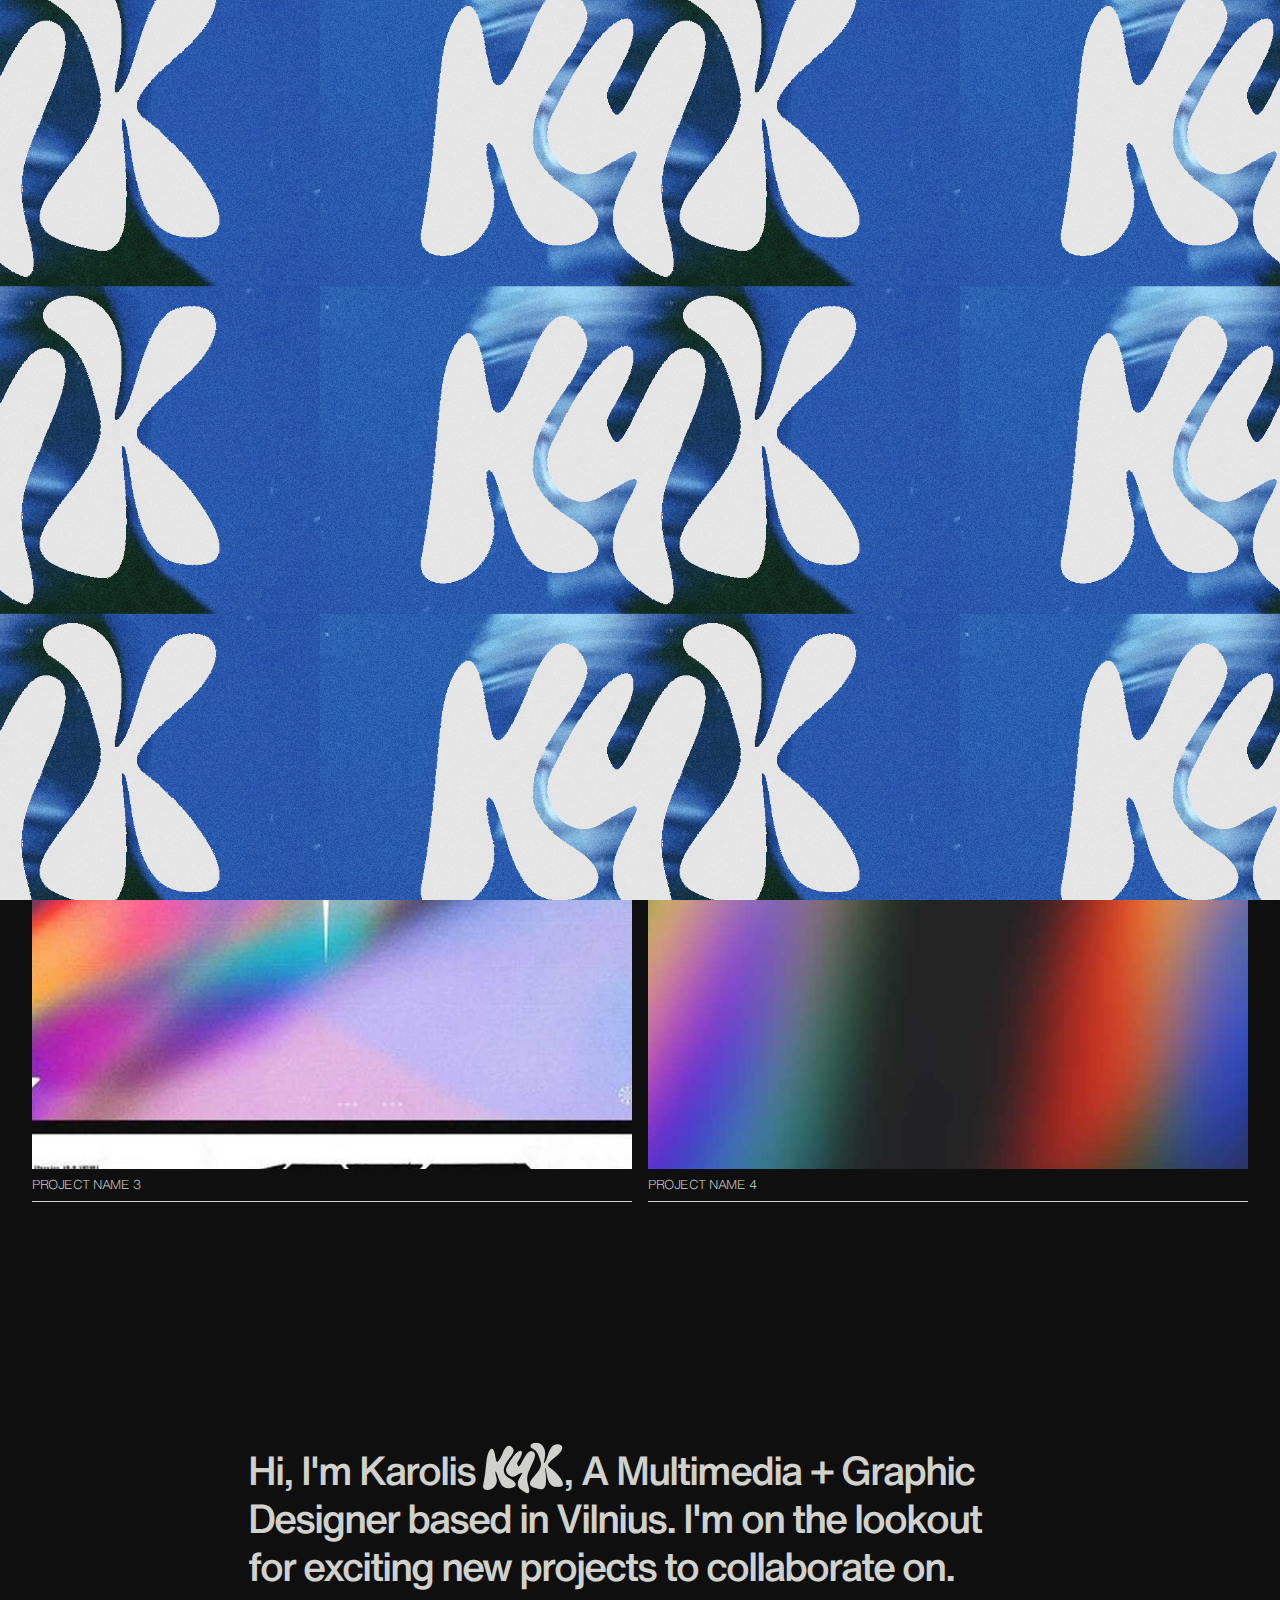
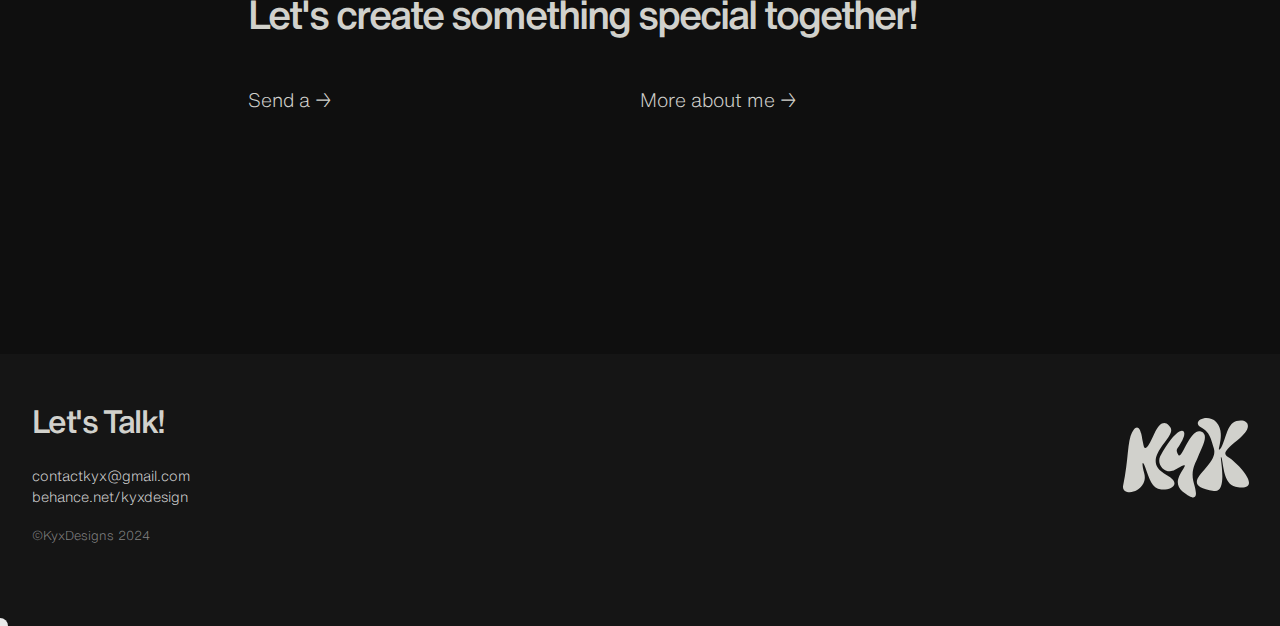
==== index.html @ 1778105f "Add files via upload" ====
<!DOCTYPE html>
<html lang="en">
<head>
    <meta charset="UTF-8">
    <meta name="viewport" content="width=device-width, initial-scale=1">
    <title>Portfolio</title>
    <link rel="stylesheet" href="styles.css">
    <link rel="stylesheet" href="navbar.css">
    <link rel="stylesheet" href="projects.css">
</head>
<body>
   
<header>  </header>
<div id="site-container"> 
<div id="landing-container">
    <div id="title">
        <span id="multimedia">MULTIMEDIA</span>
        <div id="logoimg">
            <img src="gifmaker_me.gif">
        </div>
        <span id="plus">+</span>
    </div>
    <div id="title"> 
        DESIGN
    </div>
    


    <div id="title-line2">
        <div id="kyx-container">
        <div id="kyx" >  KYX</div> 
        </div>
      
    </div>
    

  
            <div id="title-line2"> 
               <yes>WORKS & PROJECTS →</yes> 2024
            </div>
      <!-- 
         <div id="subs"> 
            <div id="subtitle">
            KAROLIS - KYX
            </div>
                  <div id="subtitle2">
                PORTFOLIO 2024
                 </div>
        </div>   
    --> 
        
</div>

<a href="project1.html">
<div id="project-container">
    <div id="project1" class="project">
    </div>

    <div class="title-project">PROJECT NAME 1   </div>


</a>

<a href="projects/Project 2/name.html">
    <div id="project2" class="project">
    </div>
    <div class="title-project">PROJECT NAME 2   </div>
</a>

<a href="projects/Project 3/name.html">
    <div id="project3" class="project">

    </div>
   <div class="title-project">PROJECT NAME 3   </div>
</a>

<a href="projects/Project 4/name.html">
    <div id="project4" class="project">
    </div>
    <div class="title-project">PROJECT NAME 4   </div>
</a>




</div>
    
<div id="paragraph-container">
    <div id="paragraph">
        <p> Hi, I'm Karolis <img id="para-logo" src="LogoIcon.svg">, A Multimedia + Graphic Designer based in Vilnius. I'm on the lookout for exciting new projects to collaborate on. Let's create something special together!   </p>
    </div>
    <div id="buttons-container">
        <div id="message">
            Send a →
        </div>
        <div id="cv">
            More about me →
        </div>
    </div>
</div>



</div>
</div>
<footer>    
    <div id="left">
        <div id="heading">
           <p>Let's Talk! </p> 
        </div>
        <div id="subhead">
            <p>contactkyx@gmail.com</p>
            <p>behance.net/kyxdesign</p>
            <div id="copyright">
                ©KyxDesigns 2024
            </div>
        </div>
       
    </div>
    <div id="right">
        <img id="footer-logo" src="LogoIcon.svg">
    </div>
</footer>



<div class="collapsing-div"></div>



<div id="custom-cursor"></div>

<script src="script.js"></script>
<script src="navbar.js"></script>
</body>

</html>
---- styles.css ----
@font-face {
    font-family: 'Helvetica Now Text';
    src: url('helvetica/HelveticaNowText-Regular.otf') format('opentype'); /* Specify the path to your font file */
}
@font-face {
    font-family: 'Helvetica Now Text Bold';
    src: url('helvetica/HelveticaNowText-Bold.otf') format('opentype'); /* Specify the path to your font file */
}

@font-face {
    font-family: 'Helvetica Now Text Medium';
    src: url('helvetica/HelveticaNowText-Medium.otf') format('opentype'); /* Specify the path to your font file */
}

@font-face {
    font-family: 'Helvetica Now Text Light';
    src: url('helvetica/HelveticaNowText-Light.otf') format('opentype'); /* Specify the path to your font file */
}


a{
    text-decoration: none;
}
body {
    margin: 0;
    padding: 0;
    overflow-x: scroll;
  
    
    
    height: 100vh;
    
    cursor: none;
    font-style: normal;
    background-color: rgb(15, 15, 15);;
}


#custom-cursor {
    position: fixed;
    width: 1rem;
    height: 1rem;
    border-radius: 50%;
    pointer-events: none;
    background-color: black; /* Set default background color */
    mix-blend-mode: exclusion; /* Use exclusion for better visibility */
    transition: width 0.3s, height 0.3s;
    z-index: 200000;

    /* Center the cursor */
    transform: translate(-50%, -50%);
}




#favicon {
    transform: scale(0.);
}




#title {
    display: flex; /* Use flexbox layout */
    align-items: center; /* Align items vertically */
}
#logoimg img{
    max-height: 8vb;


    margin-left: 3vb;
    margin-right: 3vb;
}


port{
    font-style: italic;
    text-decoration: underline;
}

#design {
    margin-top: 10px; /* Adjust margin as needed */
}


body.animate .start {
    transform: scale(0); /* Final scale */
}

.intro {
    display: flex;
    justify-content: center; /* Center horizontally */
    align-items: center; /* Center vertically */
    height: 100vh; /* Set height to 100% of the viewport height */
    transform: scale(0.9);
    margin-bottom: 10rem;
}



#site-container{
  
    width: 95%;
    margin-left: 2.5%;
    position: relative;
    margin-bottom: 25rem; /* Add margin bottom to accommodate the footer */
}

#landing-container{
    
    height: fit-content;
    display: flex;
    flex-direction: column;

    margin-top: 5rem;

   
    margin-bottom: 2.5%;
   
    overflow: hidden;
}
@keyframes moveAndFade {
    0% {
      opacity: 1;
      transform: translateY(0);
    }

    20% {
      opacity: 1;
      transform: translateY(-100%);
    }
    20.001% {
      opacity: 0;
      transform: translateY(1000%);
    }

    40% {
      opacity: 1;
      transform: translateY(0);
    }
  }
  
  #title {
    line-height: 0.9;
    color: #d1d1cc;
    width: 100%;
    margin-left: -0.5%;
    height: clamp(2rem,6rem,8rem,10rem);
    font-family: 'Helvetica Now Text';
    letter-spacing: -0.06em; 
    font-size: clamp(5.5vh, 10vw, 11vh);
    border-bottom:1px solid #838383;
  }


  
  #title-line2 {
 
    line-height: 0.9;
    color: #d1d1cc;
    width: 100%;
    margin-left: auto; /* Align to the right */
    font-family: 'Helvetica Now Text';
    letter-spacing: -0.06em; font-size: clamp(5.5vh, 10vw, 11vh);
    text-align: right;
    border-bottom:1px solid #838383;
   
}

#title-line2 yes{
    float: left;
    text-align: left;
  
}


.collapsing-div {
    position: fixed;
    top: 50%;
    left: 50%;
    transform: translate(-50%, -50%);
    width: 100%;
    height: 100%;
    z-index: 999999999;
    background-image: url('gifmaker_me.gif');
    background-position: center;
    background-size: 50%;
   /* Change to desired background color */
    animation: collapseAnimation 0.8s ease forwards;
    animation-delay: 0.5s;
  }
  
.collapsing-div.reverse {
    animation: reverseCollapseAnimation 1s ease forwards;
  }
  
  @keyframes collapseAnimation {
    0% {
      top: 50%;
      height: 100%;
    }
    100% {
      top: 0;
      height: 0;
    }
  }
  
  @keyframes reverseCollapseAnimation {
    0% {
      top: 0;
      height: 0;
    }
    100% {
      top: 50%;
      height: 100%;
    }
  }
/* #title-line2 no{
 
  
} 


#kyx-container {
    overflow: hidden; /* Hide anything outside the container */
 /*   display: inline-block;  Ensure container fits content */


/* #kyx {
   animation: moveInOut 4s infinite;
}*/

@keyframes moveInOut {
    0% {
        opacity: 1;
        transform: translateY(0);
      }
  
      20% {
        opacity: 1;
        transform: translateY(-100%);
      }
      20.001% {
        opacity: 0;
        transform: translateY(1000%);
      }
  
      60% {
        opacity: 1;
        transform: translateY(0);
      }
}



#title-line3 {

   
     line-height: 0.9;
     color: #d1d1cc;
     width: 100%;
     margin-left: auto; /* Align to the right */
     height: clamp(2rem,6rem,8rem,10rem);
     font-family: 'Helvetica Now Text';
     letter-spacing: -0.06em; 
     font-size: clamp(3vh, 11.7vw, 13vh);
     text-align: rigleftht;
     border-bottom: 1px solid #838383;
 }
  


#title.small {
    transform: scale(0.8); /* Adjust this value as needed for smaller scaling */
}

#subs{
    display: inline-flex;
    font-family: 'Helvetica Now Text';
    color: #d1d1cc;
    font-size: 0.8rem;
    
   
}

#subtitle{
    width: 30.5%;
    
    margin-top: clamp(-2rem, 2vw, 2rem); /* Adjust the values as needed */
}
#subtitle2{
    width: 33%;
   
    margin-top: clamp(-2rem, 2vw, 2rem); /* Adjust the values as needed */
}








#paragraph-container {

    margin-top: 12rem;
    display: flex;
    flex-direction: column;
    align-items: center; /* Center-align items horizontally */
    height: 10rem;
}

#paragraph {
 
       
       
        font-family: 'Helvetica Now Text Medium';
        width: 49rem;
        min-width: 20rem; /* Adjust the minimum width as needed */
        color: #d1d1cc;
        font-size: 2.5em;
        letter-spacing: -0.05em;

    
   
}

#para-logo{
    transform: scale(0.8);
    transform: translateY(17%);
}

#buttons-container {
    display: flex;
   
    margin-top: 10px; /* Adjust spacing between paragraph and buttons */
    width: 49rem;

}

#message, #cv {
    color: #d1d1cc;
    font-family: 'Helvetica Now Text Light';
   font-size: 1.2rem;
    
}

#message:hover {
text-decoration: underline;

}

#cv:hover {
    text-decoration: underline;
    
    }

#message{
    text-align: left;
    width: 50%;
}

footer {
    
   
    background-color: #151515;;
    height: 15rem;
    width: 100% ;
    display:flex;
    flex-direction: row;
    padding-bottom: 2rem;
    
}

#left{
    
    font-family: 'Helvetica Now Text';
    width: 50%;
    height: 50%;
    margin-top:1rem;
    margin-left:2.5%;
}


#heading{
    font-family: 'Helvetica Now Text Medium';
    color: #d1d1cc;
    font-size: 2em;
    letter-spacing: -0.05em;

}

#subhead{
    color:#d1d1d1;
    margin-top:2rem;
    font-size: 0.9rem;
    font-family: 'Helvetica Now Text Light';
    line-height: 0.5;
}

#copyright{
    font-family: 'Helvetica Now Text Light';
    font-size: 0.8rem;
    margin-top:2rem;
    color:#838383;
    margin-bottom: 1rem;
}

#right{
    
    width: 50%;
    display: flex;
    justify-content: flex-end; /* Align items to the right */
    align-items: flex-start; /* Align items to the top */
  
}

#footer-logo{
    margin-top: 4rem;
    margin-right: 5%;
   height: 5rem;
}



@media screen and (max-width: 700px) {
#logoimg img{
    max-height: 6vb;
}
}

@media screen and (max-width: 600px) {
    #logoimg img{
        max-height: 5vb;
    
    }

    .collapsing-div {

        background-size: 100%;

      }
      
}
@media screen and (max-width: 800px) {

    #project-container {
        grid-template-columns: repeat(1, 1fr); /* 3 columns */

    
    }

    #paragraph {
   

        margin-left: 2.5%;
        min-width: 50%;
    }

    #buttons-container {
        width: 95%;
    
    }

    #paragraph-container {
  
        margin-top: 5rem;
        height: 20rem;
    }

    #buttons-container {
        line-height: 2rem;
        width: 100%;
        display: flex;
       flex-direction: column;

    
    }


    
    #message, #cv {
        color: #d1d1cc;
        font-family: 'Helvetica Now Text Light';
       font-size: 1rem;
        
    }

    
#heading{
    font-family: 'Helvetica Now Text Medium';
    color: #d1d1cc;
   
    letter-spacing: -0.05em;
   
   

}
#title-line2 yes{
   
    border-bottom:1px solid #838383;
}


body{
    overflow-x: hidden;
}


}
@media screen and (max-width: 400px) {
#logoimg img{
    max-height: 4vb;
    margin-left: 0.6vb;
    margin-right: 0.6vb;
}


#landing-container{
    margin-top: 4rem;
}
#custom-cursor {
display:none;
}
}
---- navbar.css ----
body {
    font-family: 'Helvetica Now Text'; 
    text-decoration: none;
    margin: 0; /* Remove default margin */
}

a {
    text-decoration: none;
    color:#d1d1cc;
}
#text{
    width: 95%;
    border-bottom: 1px solid #707070;
    color:#d1d1cc;
}

#text:hover{
 background-color: #181818;
    color:#181818;
    filter: invert(1);
    transition: 0.2s ;
}

#fullscreen-menu .menu-content a,
#fullscreen-menu #exit-menu {
    text-decoration: none;
}

#fullscreen-menu {
    text-decoration: none;
    position: fixed;
    top: 0;
    display: none;
    left: 0;
    width: 100%;
   
    margin-top: 2.5rem;
    height: 50%;
    background-color: rgb(16, 16, 16);
    border-bottom: 1px solid #707070;
    font-family: 'Helvetica Now Text'; 
    overflow: hidden;
    transition: opacity 0.5s ease;
    z-index: 50;
    
    text-align: left;

}



.menu-content {
    
    display: flex;
    flex-direction: column;
    justify-content: center; /* Center-align content vertically */
    align-items: center; /* Center-align content horizontally */
 
   
    height: 100%;
    font-size:  6vb;
}

.menu-content a:hover {
text-decoration: underline;
}

#button:hover {
    text-decoration: underline;
    position: fixed;
}

#exit-menu {
    font-size: 2rem;
    position: absolute;
    top: 20px;
    right: 20px;
    cursor: pointer;
    color: #d1d1cc;
}

#line {
    transform: translateY(-3.5rem);
    width: 100%;
    position: fixed;
    border-top: 1px solid #707070;
    z-index: 1001;
    
}

#bg-nav {
    position: fixed;
    transform: translateY(-8.5rem);
    height: 5rem;
    width: 100%;
    z-index: 999;
}

#nav-container {
    display: flex;
    flex-direction: row;
    justify-content: space-between; /* Align to the right */
    position: fixed;
    width: 100%;
    position: fixed;
    top:0;
    z-index: 9999;
    
}

#nav-container-container {
    flex: 1;
    position: sticky;
}

header li {
    position: sticky;
    list-style: none;
    line-height: 1;
    display: flex;
    position: sticky;
    align-items: center; /* Center content vertically */
}

header li a {
    position: sticky;
    color: #d1d1cc;
    text-decoration: none;
    padding: 0.5em; /* Add padding to create space between text and box */
    justify-content: center; /* Center content horizontally */
    align-items: center; /* Center content vertically */
}

header li:hover a {
    color: #181818;
    
}

#favicon {
    position: sticky;
    height: 1.7rem;
    justify-content: flex-start;
    
}

#favicon img {
    
    height: 1.7rem; /* Set the height of the image */
}
ul {
    margin: 0; /* Remove default margin */
    padding: 0; /* Remove default padding */
    width: 100%;
    display: flex;

}
li {
    font-size: 0.75rem;
    background-color: #101010;
    flex: 1;
    border-bottom: 1px solid #707070;
    border-left: 1px solid #707070;
    display: flex;
    align-items: center; /* Center content vertically */
    height: 2.5rem; /* Set height of the li elements */
    overflow: hidden; /* Hide overflow content */
    position: relative; /* Required for absolute positioning */
    color: #d1d1cc; /* Default text color */
    z-index: 10;
}

li::before {
    content: "";
    position: absolute;
    top: 0;
    left: -100%; /* Start off screen */
    width: 100%;
    height: 100%;
    background-color: #191919; /* Initial background color */
    transition: left 0.3s ease, background-color 0.3s ease; /* Transition left and background-color properties */
    z-index: -1; /* Ensure the pseudo-element is behind the text */
}

li:hover::before {
    left: 0; /* Slide in from left */
    background-color: #dfdfdf; /* Change background color on hover */
}

li:hover {
    cursor: pointer;
    color: #181818; /* Change text color to black on hover */
}

li:hover::before,
li:not(:hover)::before {
    transition: left 0.3s ease, background-color 0.3s ease; /* Smooth transition for both hover start and end */
}

li:not(:last-child) {
    border-right: none;
    display: flex;
}

/* Update the CSS for the first child to take up 75% of the width */
li:first-child {
    flex: 0 0 75%; /* Make the first child take up 75% of the width */
    text-align: left; /* Align text to the left */
    border-left: none;
}

/* Update the CSS for the text to be aligned to the right */
li:not(:first-child) {
    text-align: right; /* Align text to the right */
}

li:first-child a {
    margin-right: 1%; /* Add margin to the right */
}

li:nth-child(5) {
    display: none; /* Hide the fifth child */
}

#nav-container > ul > li:first-child:hover #favicon img {
    filter: invert(100%);
}
li:nth-child(2) a {
    margin-right: auto;
    margin-left: auto;
}



li:nth-child(3) a {
    margin-right: auto;
    margin-left: auto;
}

li:nth-child(4) a {
    margin-right: auto;
    margin-left: auto;
}

#fullscreen-menu {
    /* Your existing styles */
    transition: transform 0.5s ease, opacity 0.5s ease; /* Add transition for transform and opacity */
    transform: translateY(-100%); /* Initial position off-screen */
}

#fullscreen-overlay {
    /* Your existing styles */
    transition: opacity 0.5s ease; /* Add transition for opacity */
    opacity: 0; /* Initial opacity */
}

@media screen and (max-width: 800px) {
    li:nth-child(2),
    li:nth-child(3) {
        display: none; /* Hide the second and third child on small screens */
    }
    li:nth-child(4) a {
        margin-left: auto; /* Align the text of the fourth child to the left */
        margin-right: 0.5rem; /* Add margin to the right */
    }
    li {
        border-left: none; /* Remove the left border for all list items */
    }

    li:first-child a {
        margin-right: 0; /* Add margin to the right */
    }
}
---- projects.css ----
@font-face {
    font-family: 'Helvetica Now Text';
    src: url('helvetica/HelveticaNowText-Regular.otf') format('opentype'); /* Specify the path to your font file */
}
@font-face {
    font-family: 'Helvetica Now Text Bold';
    src: url('helvetica/HelveticaNowText-Bold.otf') format('opentype'); /* Specify the path to your font file */
}

@font-face {
    font-family: 'Helvetica Now Text Medium';
    src: url('helvetica/HelveticaNowText-Medium.otf') format('opentype'); /* Specify the path to your font file */
}

@font-face {
    font-family: 'Helvetica Now Text Light';
    src: url('helvetica/HelveticaNowText-Light.otf') format('opentype'); /* Specify the path to your font file */
}



#project-container {
    display: grid;
    grid-template-columns: repeat(2, 1fr); /* 3 columns */
    gap: 1rem; /* Gap between grid items */
    
}


.project {
    flex: 1 0 calc(50% - 10px); /* Two projects per row with 20px gap */
    background-color: #252525;
    padding: 20px;
    justify-content: space-between; /* Align items vertically */
    height: 15rem;
    
}

.number {
    font-family: 'Helvetica Now Text Light';
    font-weight: bold;
    color: #d1d1cc;
    z-index: 1; 
    
}

xd{
    font-style: italic;
   
}
.title-project {
    padding-top: 0.3rem;
    padding-bottom: 0.3rem;
   display: flex;
    font-family: 'Helvetica Now Text Light';
    margin-top: 0rem;
    color: #d1d1cc;
    font-size: 1em;
    letter-spacing: -0.03em;
    z-index: 1; 
    border-bottom: 1px solid #d1d1cc;
    align-items: center;
    padding-bottom: 0.5rem;
    padding-top: 0.5rem;
    font-size: 0.8rem;
}

.tags {
    padding-top: 0.5rem;
    padding-bottom: 0.5rem;
    font-size: 0.9rem;
    font-family: 'Helvetica Now Text Light';
    color: #d1d1cc;
    z-index: 1; 
}

.number, .title-project, .tags {
    position: relative; /* Add this to ensure z-index works */
    z-index: 1; 
    /* Add any other styles for the text elements */
}



@keyframes zoom {
    from {
        background-size: 100%; /* Start with normal size */
    }
    to {
        background-size: 120%; /* Zoom effect on hover */
    }
}

@keyframes zoom-out {
    from {
        background-size: 120%; /* Start with zoomed size */
    }
    to {
        background-size: 100%; /* Back to normal size when not hovering */
    }
}


.gradient-overlay {
    position: absolute;
    top: 0;
    left: 0;
    width: 100%;
    height: 100%;
    background: linear-gradient(to bottom, rgba(39, 39, 39, 0), rgba(31, 31, 31, 0.906)); /* Adjust gradient colors and direction as needed */
    pointer-events: none; /* Ensure that the overlay doesn't interfere with mouse events */
}



#project1,
#project2,
#project3,
#project4 {
    position: relative; /* Required for positioning the pseudo-element */
    overflow: hidden;
    background-size: 120%; /* Start with fully zoomed size */
    background-position: center;
    transition: background-image 0.5s ease; 
    /* Transition effect for background image change */
}

/* Hover animation */
#project1:hover,
#project2:hover,
#project3:hover,
#project4:hover {
    animation: zoom 0.5s ease forwards;
}

/* Zoom-out animation */
#project1:not(:hover),
#project2:not(:hover),
#project3:not(:hover),
#project4:not(:hover) {
    animation: zoom-out 0.5s ease forwards;
}

/* Individual background images */
#project1 {
    background-image: url('project_thumbnails/project1.jpg');
}

#project2 {
    background-image: url('project_thumbnails/project2.jpg');
}

#project3 {
    background-image: url('project_thumbnails/project3.jpg');
}

#project4 {
    background-image: url('project_thumbnails/project4.jpg');
}




@media screen and (max-width: 750px) {

    #project-container {
        grid-template-columns: repeat(1, 1fr); /* 3 columns */

    
    }

    #paragraph {
   

        width: 100%;

    }

    #buttons-container {
        width: 100%;
    
    }

    #paragraph-container {
  
        margin-top: 5rem;
        height: 20rem;
    }

    #buttons-container {
        line-height: 2rem;
        width: 100%;
        display: flex;
       flex-direction: column;

    
    }

    #footer-logo{
        margin-top: 3rem;
        height: 5rem;
    }
    
    #message, #cv {
        color: #d1d1cc;
        font-family: 'Helvetica Now Text Light';
       font-size: 1rem;
        
    }

    
#heading{
    font-size: 2rem;
    color:#d1d1cc;

}

#subhead{
    color:#d1d1cc;
    margin-top:5rem;
    font-size: 1rem;
    font-family: 'Helvetica Now Text Light';
    line-height: 0.5;
}

#copyright{
    display:none;
}
    
    
}
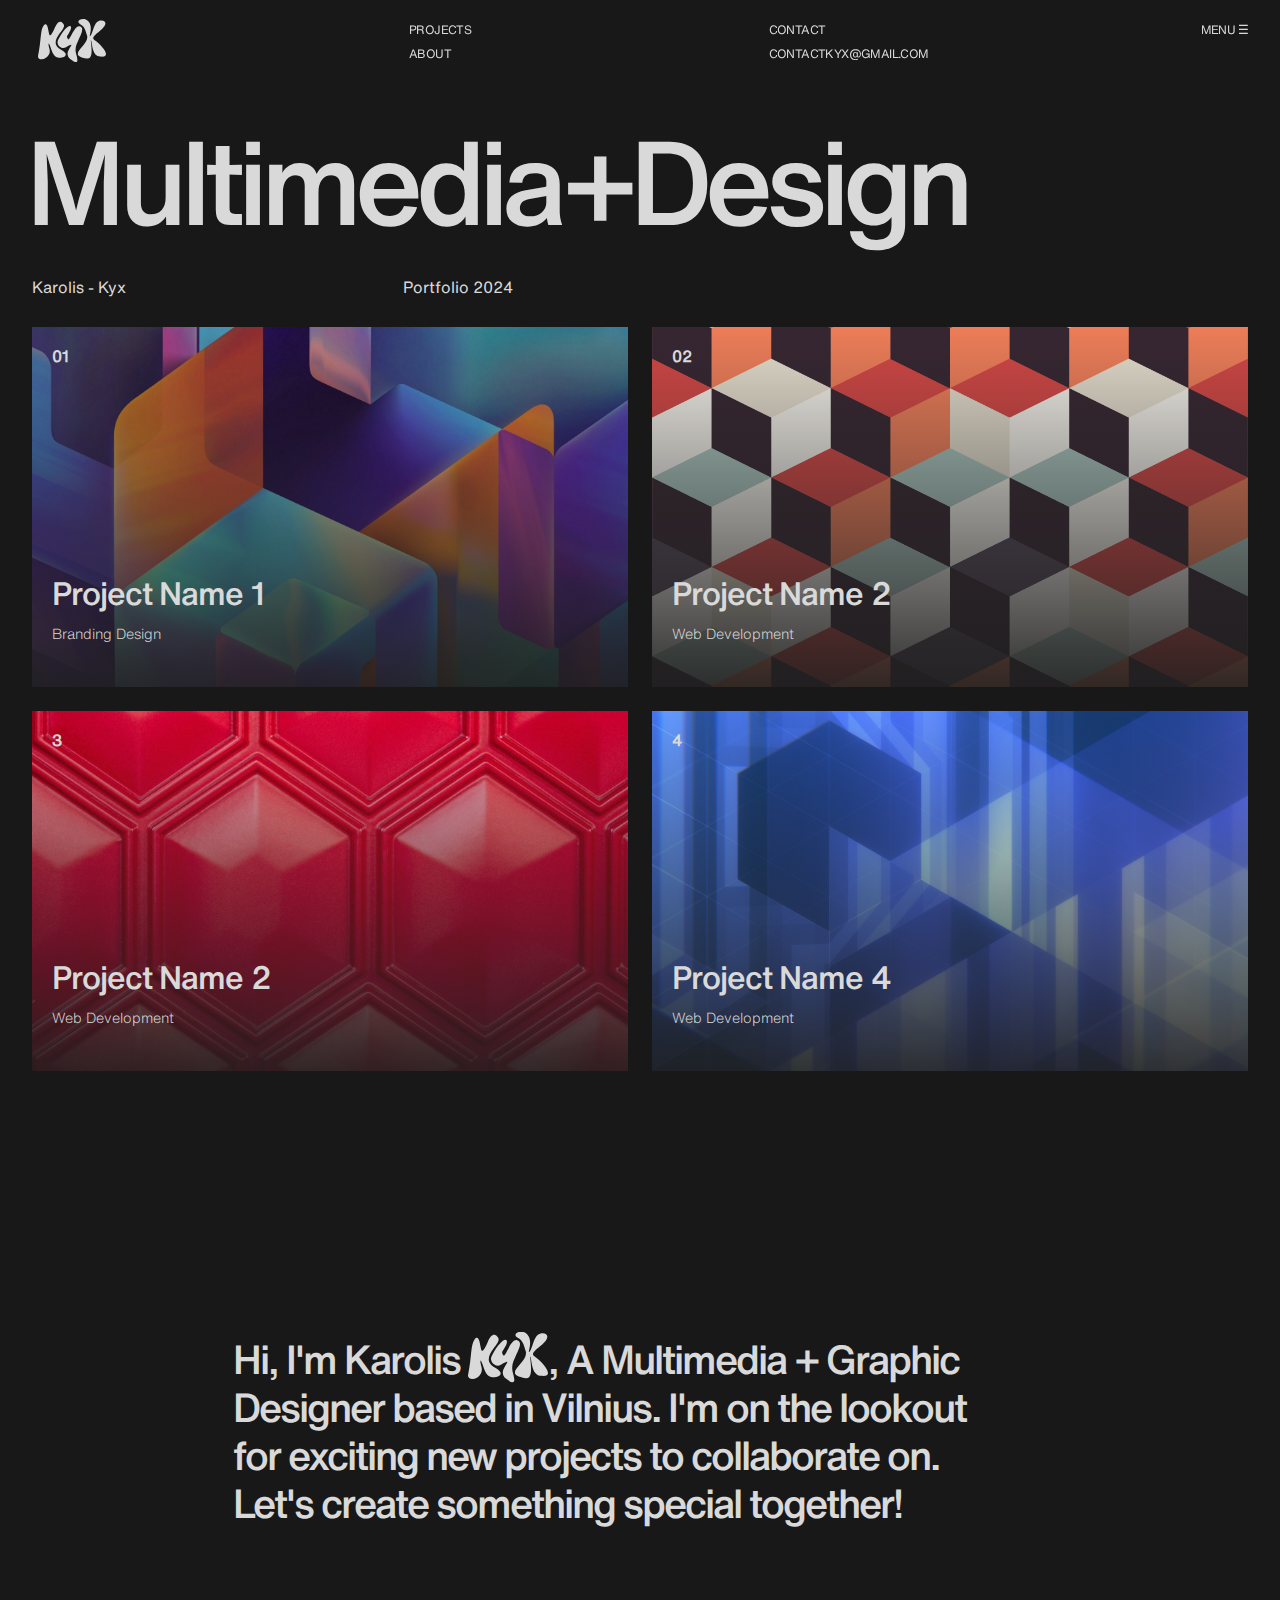
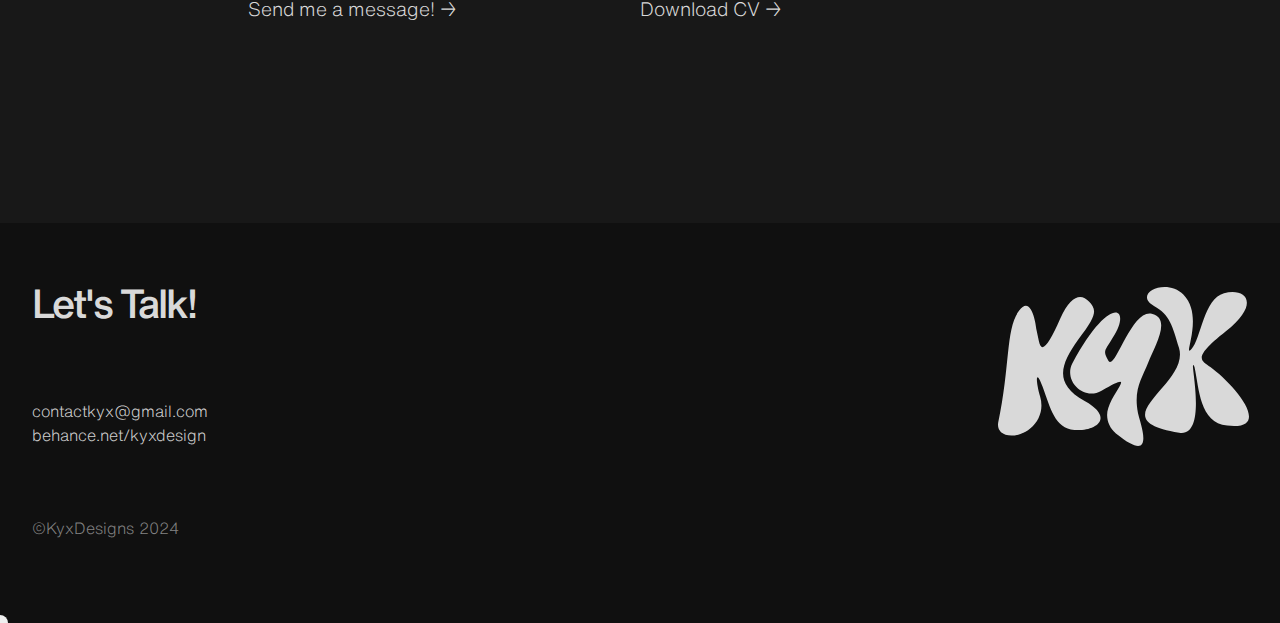
==== commit b94681de: "Add files via upload" ====
--- a/index.html
+++ b/index.html
@@ -2,7 +2,7 @@
 <html lang="en">
 <head>
     <meta charset="UTF-8">
-    <meta name="viewport" content="width=device-width, initial-scale=1">
+    <meta name="viewport" content="width=device-width, initial-scale=1.0">
     <title>Portfolio</title>
     <link rel="stylesheet" href="styles.css">
     <link rel="stylesheet" href="navbar.css">
@@ -14,70 +14,56 @@
 <div id="site-container"> 
 <div id="landing-container">
     <div id="title">
-        <span id="multimedia">MULTIMEDIA</span>
-        <div id="logoimg">
-            <img src="gifmaker_me.gif">
-        </div>
-        <span id="plus">+</span>
+        Multimedia+Design
     </div>
-    <div id="title"> 
-        DESIGN
-    </div>
-    
-
-
-    <div id="title-line2">
-        <div id="kyx-container">
-        <div id="kyx" >  KYX</div> 
-        </div>
-      
-    </div>
-    
-
-  
-            <div id="title-line2"> 
-               <yes>WORKS & PROJECTS →</yes> 2024
-            </div>
-      <!-- 
          <div id="subs"> 
             <div id="subtitle">
-            KAROLIS - KYX
+            Karolis - Kyx
             </div>
                   <div id="subtitle2">
-                PORTFOLIO 2024
+                Portfolio 2024
                  </div>
         </div>   
-    --> 
+        
         
 </div>
 
 <a href="project1.html">
 <div id="project-container">
     <div id="project1" class="project">
+       
+        <div class="number">01</div>
+        <div class="title-project">Project Name 1</div>
+        <div class="tags">Branding Design</div>
+        <div class="gradient-overlay"></div> 
     </div>
-
-    <div class="title-project">PROJECT NAME 1   </div>
-
-
 </a>
 
 <a href="projects/Project 2/name.html">
     <div id="project2" class="project">
+        <div class="number">02</div>
+        <div class="title-project">Project Name 2</div>
+        <div class="tags">Web Development</div>
+        <div class="gradient-overlay"></div> 
     </div>
-    <div class="title-project">PROJECT NAME 2   </div>
 </a>
 
 <a href="projects/Project 3/name.html">
     <div id="project3" class="project">
-
+        <div class="number">3</div>
+        <div class="title-project">Project Name 2</div>
+        <div class="tags">Web Development</div>
+        <div class="gradient-overlay"></div> 
     </div>
-   <div class="title-project">PROJECT NAME 3   </div>
 </a>
 
 <a href="projects/Project 4/name.html">
     <div id="project4" class="project">
+        <div class="number">4</div>
+        <div class="title-project">Project Name 4</div>
+        <div class="tags">Web Development</div>
+        <div class="gradient-overlay"></div> 
     </div>
-    <div class="title-project">PROJECT NAME 4   </div>
 </a>
 
 
@@ -91,10 +77,10 @@
     </div>
     <div id="buttons-container">
         <div id="message">
-            Send a →
+            Send me a message! →
         </div>
         <div id="cv">
-            More about me →
+            Download CV →
         </div>
     </div>
 </div>
@@ -111,11 +97,10 @@
         <div id="subhead">
             <p>contactkyx@gmail.com</p>
             <p>behance.net/kyxdesign</p>
-            <div id="copyright">
-                ©KyxDesigns 2024
-            </div>
         </div>
-       
+        <div id="copyright">
+            ©KyxDesigns 2024
+        </div>
     </div>
     <div id="right">
         <img id="footer-logo" src="LogoIcon.svg">
@@ -124,7 +109,7 @@
 
 
 
-<div class="collapsing-div"></div>
+
 
 
 
--- a/styles.css
+++ b/styles.css
@@ -32,7 +32,7 @@
     
     cursor: none;
     font-style: normal;
-    background-color: rgb(15, 15, 15);;
+    background-color: #181818;
 }
 
 
@@ -42,7 +42,7 @@
     height: 1rem;
     border-radius: 50%;
     pointer-events: none;
-    background-color: black; /* Set default background color */
+    background-color: white; /* Set default background color */
     mix-blend-mode: exclusion; /* Use exclusion for better visibility */
     transition: width 0.3s, height 0.3s;
     z-index: 200000;
@@ -61,27 +61,9 @@
 
 
 
-#title {
-    display: flex; /* Use flexbox layout */
-    align-items: center; /* Align items vertically */
-}
-#logoimg img{
-    max-height: 8vb;
-
-
-    margin-left: 3vb;
-    margin-right: 3vb;
-}
-
-
-port{
-    font-style: italic;
-    text-decoration: underline;
-}
-
-#design {
-    margin-top: 10px; /* Adjust margin as needed */
-}
+
+
+
 
 
 body.animate .start {
@@ -113,163 +95,24 @@
     display: flex;
     flex-direction: column;
 
-    margin-top: 5rem;
+    margin-top: 7rem;
 
    
     margin-bottom: 2.5%;
    
     overflow: hidden;
 }
-@keyframes moveAndFade {
-    0% {
-      opacity: 1;
-      transform: translateY(0);
-    }
-
-    20% {
-      opacity: 1;
-      transform: translateY(-100%);
-    }
-    20.001% {
-      opacity: 0;
-      transform: translateY(1000%);
-    }
-
-    40% {
-      opacity: 1;
-      transform: translateY(0);
-    }
-  }
-  
-  #title {
-    line-height: 0.9;
-    color: #d1d1cc;
+#title {
+    color: #D9D9D9;
     width: 100%;
     margin-left: -0.5%;
+   
     height: clamp(2rem,6rem,8rem,10rem);
-    font-family: 'Helvetica Now Text';
-    letter-spacing: -0.06em; 
-    font-size: clamp(5.5vh, 10vw, 11vh);
-    border-bottom:1px solid #838383;
-  }
-
-
-  
-  #title-line2 {
- 
-    line-height: 0.9;
-    color: #d1d1cc;
-    width: 100%;
-    margin-left: auto; /* Align to the right */
-    font-family: 'Helvetica Now Text';
-    letter-spacing: -0.06em; font-size: clamp(5.5vh, 10vw, 11vh);
-    text-align: right;
-    border-bottom:1px solid #838383;
-   
-}
-
-#title-line2 yes{
-    float: left;
-    text-align: left;
-  
-}
-
-
-.collapsing-div {
-    position: fixed;
-    top: 50%;
-    left: 50%;
-    transform: translate(-50%, -50%);
-    width: 100%;
-    height: 100%;
-    z-index: 999999999;
-    background-image: url('gifmaker_me.gif');
-    background-position: center;
-    background-size: 50%;
-   /* Change to desired background color */
-    animation: collapseAnimation 0.8s ease forwards;
-    animation-delay: 0.5s;
-  }
-  
-.collapsing-div.reverse {
-    animation: reverseCollapseAnimation 1s ease forwards;
-  }
-  
-  @keyframes collapseAnimation {
-    0% {
-      top: 50%;
-      height: 100%;
-    }
-    100% {
-      top: 0;
-      height: 0;
-    }
-  }
-  
-  @keyframes reverseCollapseAnimation {
-    0% {
-      top: 0;
-      height: 0;
-    }
-    100% {
-      top: 50%;
-      height: 100%;
-    }
-  }
-/* #title-line2 no{
- 
-  
-} 
-
-
-#kyx-container {
-    overflow: hidden; /* Hide anything outside the container */
- /*   display: inline-block;  Ensure container fits content */
-
-
-/* #kyx {
-   animation: moveInOut 4s infinite;
-}*/
-
-@keyframes moveInOut {
-    0% {
-        opacity: 1;
-        transform: translateY(0);
-      }
-  
-      20% {
-        opacity: 1;
-        transform: translateY(-100%);
-      }
-      20.001% {
-        opacity: 0;
-        transform: translateY(1000%);
-      }
-  
-      60% {
-        opacity: 1;
-        transform: translateY(0);
-      }
-}
-
-
-
-#title-line3 {
-
-   
-     line-height: 0.9;
-     color: #d1d1cc;
-     width: 100%;
-     margin-left: auto; /* Align to the right */
-     height: clamp(2rem,6rem,8rem,10rem);
-     font-family: 'Helvetica Now Text';
-     letter-spacing: -0.06em; 
-     font-size: clamp(3vh, 11.7vw, 13vh);
-     text-align: rigleftht;
-     border-bottom: 1px solid #838383;
- }
-  
-
+    font-family: 'Helvetica Now Text Medium';
+    letter-spacing: -0.06em;
+    font-size: clamp(5.5vh, 11.7vw, 13vh); 
+   
+}
 
 #title.small {
     transform: scale(0.8); /* Adjust this value as needed for smaller scaling */
@@ -278,8 +121,7 @@
 #subs{
     display: inline-flex;
     font-family: 'Helvetica Now Text';
-    color: #d1d1cc;
-    font-size: 0.8rem;
+    color: #D9D9D9;
     
    
 }
@@ -303,7 +145,7 @@
 
 
 #paragraph-container {
-
+  
     margin-top: 12rem;
     display: flex;
     flex-direction: column;
@@ -312,13 +154,13 @@
 }
 
 #paragraph {
- 
-       
-       
+
+        margin-right: 2.5%;
+        padding: 20px;
         font-family: 'Helvetica Now Text Medium';
         width: 49rem;
         min-width: 20rem; /* Adjust the minimum width as needed */
-        color: #d1d1cc;
+        color: #D9D9D9;
         font-size: 2.5em;
         letter-spacing: -0.05em;
 
@@ -340,7 +182,7 @@
 }
 
 #message, #cv {
-    color: #d1d1cc;
+    color: #D9D9D9;
     font-family: 'Helvetica Now Text Light';
    font-size: 1.2rem;
     
@@ -364,12 +206,12 @@
 footer {
     
    
-    background-color: #151515;;
-    height: 15rem;
+    background-color: #101010;;
+    height: 25rem;
     width: 100% ;
     display:flex;
     flex-direction: row;
-    padding-bottom: 2rem;
+    
     
 }
 
@@ -385,26 +227,25 @@
 
 #heading{
     font-family: 'Helvetica Now Text Medium';
-    color: #d1d1cc;
-    font-size: 2em;
+    color: #D9D9D9;
+    font-size: 2.5em;
     letter-spacing: -0.05em;
 
 }
 
 #subhead{
     color:#d1d1d1;
-    margin-top:2rem;
-    font-size: 0.9rem;
+    margin-top:5rem;
+    font-size: 1rem;
     font-family: 'Helvetica Now Text Light';
     line-height: 0.5;
 }
 
 #copyright{
     font-family: 'Helvetica Now Text Light';
-    font-size: 0.8rem;
-    margin-top:2rem;
+    font-size: 1rem;
+    margin-top:5rem;
     color:#838383;
-    margin-bottom: 1rem;
 }
 
 #right{
@@ -419,31 +260,14 @@
 #footer-logo{
     margin-top: 4rem;
     margin-right: 5%;
-   height: 5rem;
-}
-
-
-
-@media screen and (max-width: 700px) {
-#logoimg img{
-    max-height: 6vb;
-}
-}
-
-@media screen and (max-width: 600px) {
-    #logoimg img{
-        max-height: 5vb;
-    
-    }
-
-    .collapsing-div {
-
-        background-size: 100%;
-
-      }
-      
-}
-@media screen and (max-width: 800px) {
+   height: 10rem;
+}
+
+
+
+
+
+@media screen and (max-width: 750px) {
 
     #project-container {
         grid-template-columns: repeat(1, 1fr); /* 3 columns */
@@ -454,7 +278,7 @@
     #paragraph {
    
 
-        margin-left: 2.5%;
+        
         min-width: 50%;
     }
 
@@ -478,10 +302,12 @@
     
     }
 
-
+    #footer-logo{
+       display: none;
+    }
     
     #message, #cv {
-        color: #d1d1cc;
+        color: #D9D9D9;
         font-family: 'Helvetica Now Text Light';
        font-size: 1rem;
         
@@ -490,18 +316,29 @@
     
 #heading{
     font-family: 'Helvetica Now Text Medium';
-    color: #d1d1cc;
-   
+    color: #D9D9D9;
+    font-size: 2.5em;
     letter-spacing: -0.05em;
    
    
 
 }
-#title-line2 yes{
-   
-    border-bottom:1px solid #838383;
-}
-
+
+#subhead{
+    color:#D9D9D9;
+    margin-top:5rem;
+    font-size: 1rem;
+    font-family: 'Helvetica Now Text Light';
+    line-height: 0.5;
+}
+
+#copyright{
+    display:none;
+}
+    
+#right{
+    display: none;
+}    
 
 body{
     overflow-x: hidden;
@@ -509,18 +346,4 @@
 
 
 }
-@media screen and (max-width: 400px) {
-#logoimg img{
-    max-height: 4vb;
-    margin-left: 0.6vb;
-    margin-right: 0.6vb;
-}
-
-
-#landing-container{
-    margin-top: 4rem;
-}
-#custom-cursor {
-display:none;
-}
-}+
--- a/navbar.css
+++ b/navbar.css
@@ -1,73 +1,58 @@
+
+
+
 body {
     font-family: 'Helvetica Now Text'; 
-    text-decoration: none;
-    margin: 0; /* Remove default margin */
+     text-decoration: none;
 }
 
 a {
     text-decoration: none;
-    color:#d1d1cc;
-}
-#text{
-    width: 95%;
-    border-bottom: 1px solid #707070;
-    color:#d1d1cc;
-}
-
-#text:hover{
- background-color: #181818;
-    color:#181818;
-    filter: invert(1);
-    transition: 0.2s ;
 }
 
 #fullscreen-menu .menu-content a,
 #fullscreen-menu #exit-menu {
-    text-decoration: none;
+    color: #D9D9D9;
+    
 }
 
+
 #fullscreen-menu {
+   
     text-decoration: none;
     position: fixed;
     top: 0;
     display: none;
     left: 0;
-    width: 100%;
-   
-    margin-top: 2.5rem;
-    height: 50%;
-    background-color: rgb(16, 16, 16);
-    border-bottom: 1px solid #707070;
+    width: 50%;
+    margin-left: 50%;
+    height: 100%;
+    background-color: rgb(20, 20, 20);
     font-family: 'Helvetica Now Text'; 
     overflow: hidden;
     transition: opacity 0.5s ease;
-    z-index: 50;
+    z-index: 10000;
+    color:#D9D9D9;
     
-    text-align: left;
-
+   
 }
 
-
-
 .menu-content {
-    
+  
     display: flex;
     flex-direction: column;
-    justify-content: center; /* Center-align content vertically */
-    align-items: center; /* Center-align content horizontally */
- 
+    justify-content: center;
+    margin-left: 2.5%;
+    color:#D9D9D9;
+    height: 100%;
+    font-size: 5rem;
    
-    height: 100%;
-    font-size:  6vb;
-}
-
-.menu-content a:hover {
-text-decoration: underline;
 }
 
 #button:hover {
-    text-decoration: underline;
-    position: fixed;
+  text-decoration: underline;
+ 
+  
 }
 
 #exit-menu {
@@ -76,198 +61,110 @@
     top: 20px;
     right: 20px;
     cursor: pointer;
-    color: #d1d1cc;
+    color:#D9D9D9;
+    margin-right: 2.5%;
 }
 
-#line {
-    transform: translateY(-3.5rem);
-    width: 100%;
-    position: fixed;
-    border-top: 1px solid #707070;
-    z-index: 1001;
-    
-}
 
-#bg-nav {
-    position: fixed;
-    transform: translateY(-8.5rem);
-    height: 5rem;
-    width: 100%;
-    z-index: 999;
-}
+
 
 #nav-container {
     display: flex;
     flex-direction: row;
-    justify-content: space-between; /* Align to the right */
+    justify-content: space-between;
+    align-items: center;
     position: fixed;
-    width: 100%;
-    position: fixed;
-    top:0;
-    z-index: 9999;
-    
+    top: 0;
+    left: 50%; /* Center horizontally */
+    transform: translateX(-50%); /* Center horizontally */
+    width: 95%;
+    font-size: 0.75rem;
+
+    letter-spacing: -0.05em;
+    z-index: 1000; /* Ensure it's above other content */
 }
 
 #nav-container-container {
-    flex: 1;
-    position: sticky;
+    flex: 1; /* Fill remaining space */
 }
 
 header li {
-    position: sticky;
     list-style: none;
     line-height: 1;
-    display: flex;
-    position: sticky;
-    align-items: center; /* Center content vertically */
 }
 
 header li a {
-    position: sticky;
-    color: #d1d1cc;
+    color: #D9D9D9;
     text-decoration: none;
-    padding: 0.5em; /* Add padding to create space between text and box */
-    justify-content: center; /* Center content horizontally */
-    align-items: center; /* Center content vertically */
-}
-
-header li:hover a {
-    color: #181818;
-    
-}
-
-#favicon {
-    position: sticky;
-    height: 1.7rem;
-    justify-content: flex-start;
-    
-}
-
-#favicon img {
-    
-    height: 1.7rem; /* Set the height of the image */
-}
-ul {
-    margin: 0; /* Remove default margin */
-    padding: 0; /* Remove default padding */
-    width: 100%;
-    display: flex;
-
-}
-li {
-    font-size: 0.75rem;
-    background-color: #101010;
-    flex: 1;
-    border-bottom: 1px solid #707070;
-    border-left: 1px solid #707070;
-    display: flex;
-    align-items: center; /* Center content vertically */
-    height: 2.5rem; /* Set height of the li elements */
-    overflow: hidden; /* Hide overflow content */
-    position: relative; /* Required for absolute positioning */
-    color: #d1d1cc; /* Default text color */
-    z-index: 10;
-}
-
-li::before {
-    content: "";
-    position: absolute;
-    top: 0;
-    left: -100%; /* Start off screen */
-    width: 100%;
-    height: 100%;
-    background-color: #191919; /* Initial background color */
-    transition: left 0.3s ease, background-color 0.3s ease; /* Transition left and background-color properties */
-    z-index: -1; /* Ensure the pseudo-element is behind the text */
-}
-
-li:hover::before {
-    left: 0; /* Slide in from left */
-    background-color: #dfdfdf; /* Change background color on hover */
-}
-
-li:hover {
-    cursor: pointer;
-    color: #181818; /* Change text color to black on hover */
-}
-
-li:hover::before,
-li:not(:hover)::before {
-    transition: left 0.3s ease, background-color 0.3s ease; /* Smooth transition for both hover start and end */
-}
-
-li:not(:last-child) {
-    border-right: none;
-    display: flex;
-}
-
-/* Update the CSS for the first child to take up 75% of the width */
-li:first-child {
-    flex: 0 0 75%; /* Make the first child take up 75% of the width */
-    text-align: left; /* Align text to the left */
-    border-left: none;
-}
-
-/* Update the CSS for the text to be aligned to the right */
-li:not(:first-child) {
-    text-align: right; /* Align text to the right */
-}
-
-li:first-child a {
-    margin-right: 1%; /* Add margin to the right */
-}
-
-li:nth-child(5) {
-    display: none; /* Hide the fifth child */
-}
-
-#nav-container > ul > li:first-child:hover #favicon img {
-    filter: invert(100%);
-}
-li:nth-child(2) a {
-    margin-right: auto;
-    margin-left: auto;
 }
 
 
 
-li:nth-child(3) a {
-    margin-right: auto;
-    margin-left: auto;
+#favicon {
+    transform: scale(0.85);
+    justify-content: flex-start;
 }
 
-li:nth-child(4) a {
-    margin-right: auto;
-    margin-left: auto;
+ul {
+    width: 69%;
+    display: flex;
 }
 
-#fullscreen-menu {
-    /* Your existing styles */
-    transition: transform 0.5s ease, opacity 0.5s ease; /* Add transition for transform and opacity */
-    transform: translateY(-100%); /* Initial position off-screen */
+li:nth-child(1) {
+    width: 50%;
 }
 
-#fullscreen-overlay {
-    /* Your existing styles */
-    transition: opacity 0.5s ease; /* Add transition for opacity */
-    opacity: 0; /* Initial opacity */
+li:nth-child(2) {
+    width: 33.33%;
 }
 
-@media screen and (max-width: 800px) {
-    li:nth-child(2),
+li:nth-child(3) {
+    width: 33.33%;
+    text-align: right;
+}
+
+li a:hover {
+    text-decoration: underline;
+}
+li:nth-child(4) {
+    width: 100%;
+    text-align: right;
+    display: none;
+}
+
+@media screen and (max-width: 750px) {
+
+    li:nth-child(1) {
+       
+        display: none;
+    }
+    
+    li:nth-child(2) {
+        
+        display: none;
+    }
     li:nth-child(3) {
-        display: none; /* Hide the second and third child on small screens */
-    }
-    li:nth-child(4) a {
-        margin-left: auto; /* Align the text of the fourth child to the left */
-        margin-right: 0.5rem; /* Add margin to the right */
-    }
-    li {
-        border-left: none; /* Remove the left border for all list items */
+        
+        display: none;
     }
 
-    li:first-child a {
-        margin-right: 0; /* Add margin to the right */
+
+    li:nth-child(4) {
+        width: 100%;
+        text-align: right;
+        display: block;
+        font-size: 2.4rem;
+        line-height:1.2;
     }
+
+    li a:hover {
+        text-decoration: none;
+    }
+
+    #favicon {
+        transform: scale(0.85) translateY(15%);
+    }
+
+
+    
 }
-
--- a/projects.css
+++ b/projects.css
@@ -1,28 +1,7 @@
-@font-face {
-    font-family: 'Helvetica Now Text';
-    src: url('helvetica/HelveticaNowText-Regular.otf') format('opentype'); /* Specify the path to your font file */
-}
-@font-face {
-    font-family: 'Helvetica Now Text Bold';
-    src: url('helvetica/HelveticaNowText-Bold.otf') format('opentype'); /* Specify the path to your font file */
-}
-
-@font-face {
-    font-family: 'Helvetica Now Text Medium';
-    src: url('helvetica/HelveticaNowText-Medium.otf') format('opentype'); /* Specify the path to your font file */
-}
-
-@font-face {
-    font-family: 'Helvetica Now Text Light';
-    src: url('helvetica/HelveticaNowText-Light.otf') format('opentype'); /* Specify the path to your font file */
-}
-
-
-
 #project-container {
     display: grid;
     grid-template-columns: repeat(2, 1fr); /* 3 columns */
-    gap: 1rem; /* Gap between grid items */
+    gap: 1.5rem; /* Gap between grid items */
     
 }
 
@@ -32,45 +11,33 @@
     background-color: #252525;
     padding: 20px;
     justify-content: space-between; /* Align items vertically */
-    height: 15rem;
-    
+    height: 20rem;
 }
 
 .number {
-    font-family: 'Helvetica Now Text Light';
+    font-family: 'Helvetica Now Text';
     font-weight: bold;
-    color: #d1d1cc;
+    color: #D9D9D9;
     z-index: 1; 
     
 }
 
-xd{
-    font-style: italic;
-   
-}
 .title-project {
-    padding-top: 0.3rem;
-    padding-bottom: 0.3rem;
-   display: flex;
-    font-family: 'Helvetica Now Text Light';
-    margin-top: 0rem;
-    color: #d1d1cc;
-    font-size: 1em;
+    font-family: 'Helvetica Now Text Medium';
+    margin-top: 13rem;
+    color: #D9D9D9;
+    font-size: 2em;
     letter-spacing: -0.03em;
     z-index: 1; 
-    border-bottom: 1px solid #d1d1cc;
-    align-items: center;
-    padding-bottom: 0.5rem;
-    padding-top: 0.5rem;
-    font-size: 0.8rem;
+    
+    
 }
 
 .tags {
-    padding-top: 0.5rem;
-    padding-bottom: 0.5rem;
+    margin-top: 0.8rem;
     font-size: 0.9rem;
     font-family: 'Helvetica Now Text Light';
-    color: #d1d1cc;
+    color: #D9D9D9;
     z-index: 1; 
 }
 
@@ -121,8 +88,7 @@
     overflow: hidden;
     background-size: 120%; /* Start with fully zoomed size */
     background-position: center;
-    transition: background-image 0.5s ease; 
-    /* Transition effect for background image change */
+    transition: background-image 0.5s ease; /* Transition effect for background image change */
 }
 
 /* Hover animation */
@@ -202,7 +168,7 @@
     }
     
     #message, #cv {
-        color: #d1d1cc;
+        color: #D9D9D9;
         font-family: 'Helvetica Now Text Light';
        font-size: 1rem;
         
@@ -211,12 +177,12 @@
     
 #heading{
     font-size: 2rem;
-    color:#d1d1cc;
+    color:#D9D9D9;
 
 }
 
 #subhead{
-    color:#d1d1cc;
+    color:#D9D9D9;
     margin-top:5rem;
     font-size: 1rem;
     font-family: 'Helvetica Now Text Light';
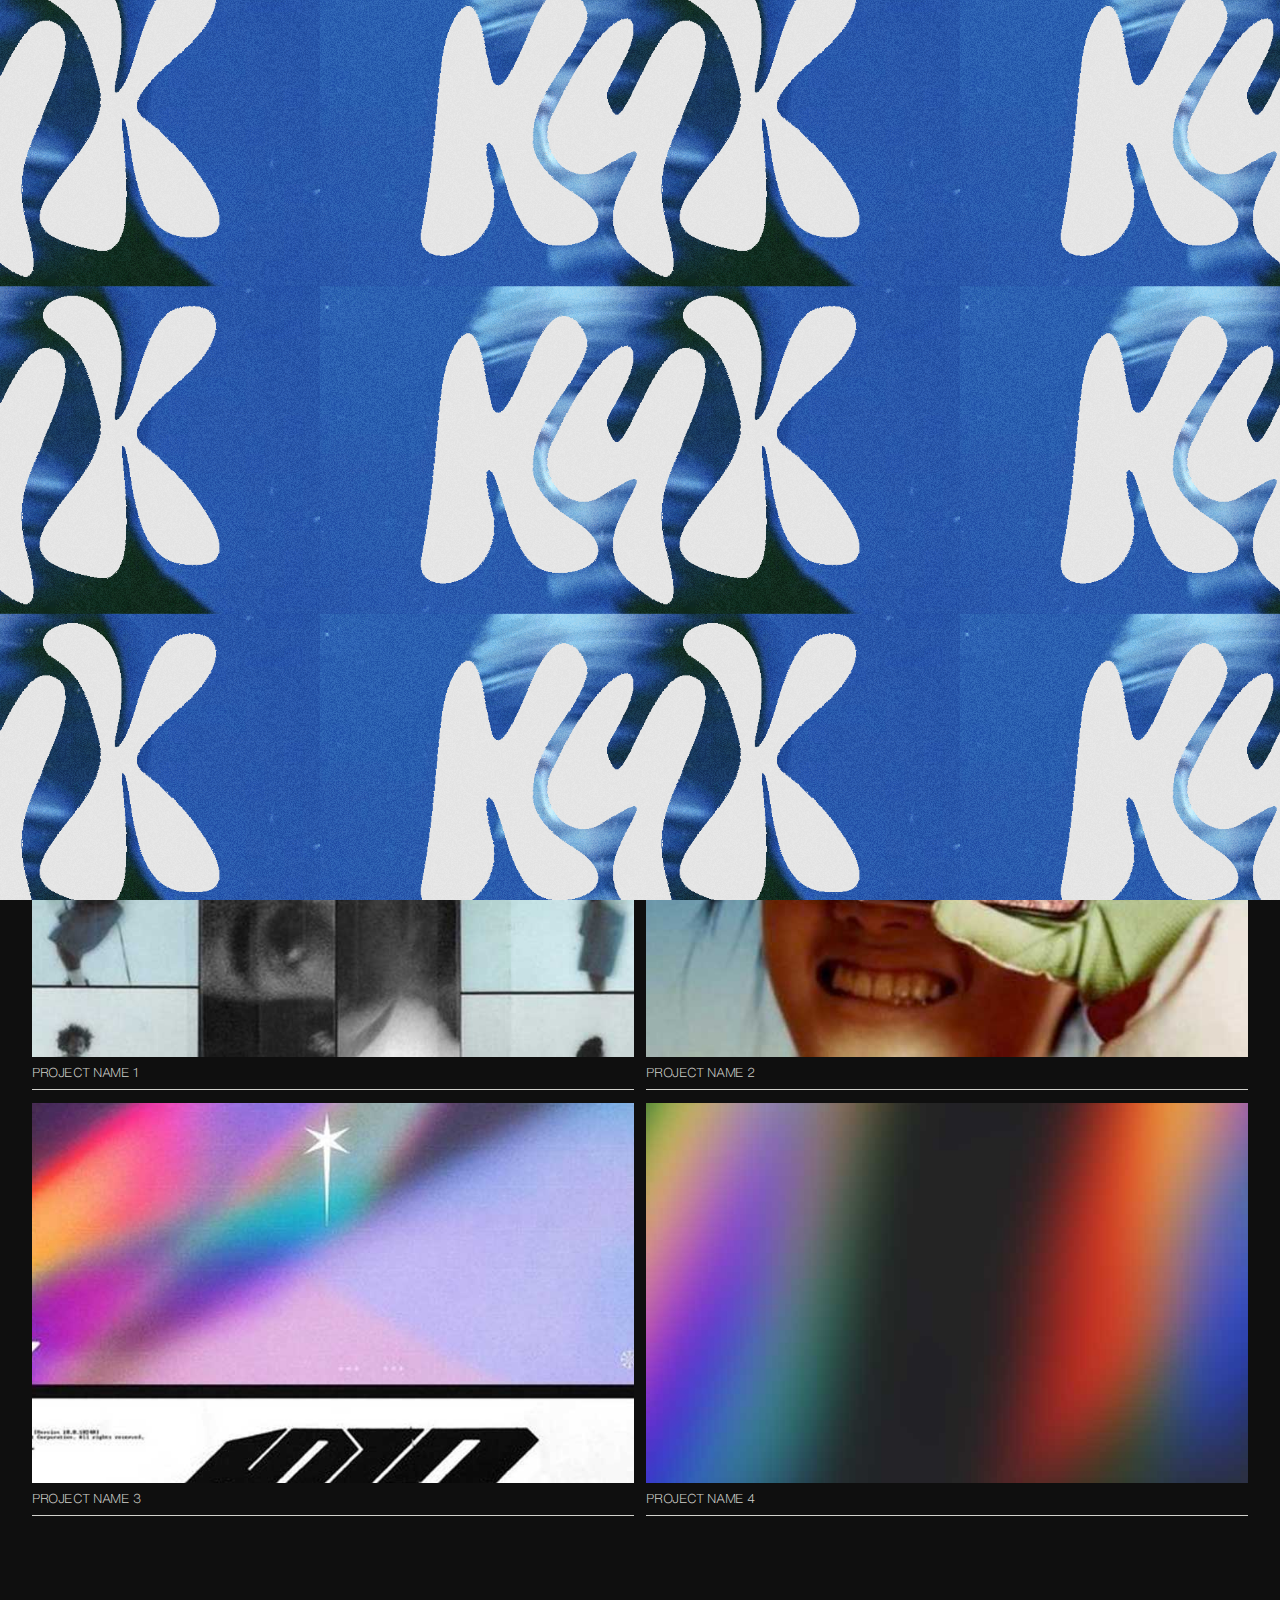
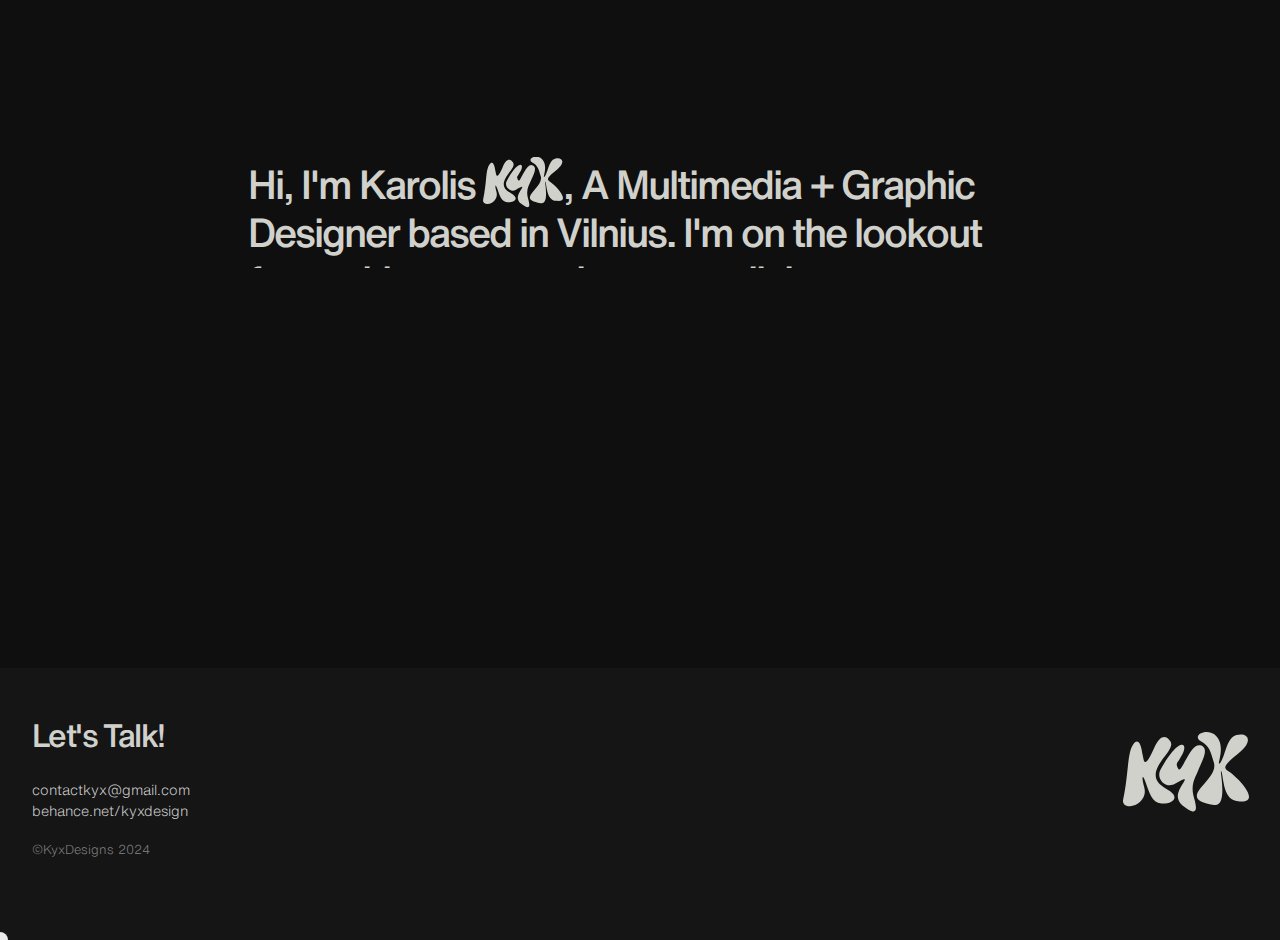
==== commit e2e5728d: "Add files via upload" ====
--- a/index.html
+++ b/index.html
@@ -2,7 +2,7 @@
 <html lang="en">
 <head>
     <meta charset="UTF-8">
-    <meta name="viewport" content="width=device-width, initial-scale=1.0">
+    <meta name="viewport" content="width=device-width, initial-scale=1">
     <title>Portfolio</title>
     <link rel="stylesheet" href="styles.css">
     <link rel="stylesheet" href="navbar.css">
@@ -14,56 +14,82 @@
 <div id="site-container"> 
 <div id="landing-container">
     <div id="title">
-        Multimedia+Design
+        <span id="multimedia">MULTIMEDIA</span>
+        <div id="logoimg">
+            <img src="gifmaker_me.gif">
+        </div>
+        <span id="plus">+</span>
     </div>
+    <div id="title"> 
+        DESIGN
+    </div>
+    
+
+
+    <div id="title-line2">
+        <div id="kyx-container">
+        <div id="kyx" >  KYX© - KAROLIS G.</div> 
+        </div>
+      
+    </div>
+    
+
+  
+            <div id="title-line2"> 
+               <yes>WORKS & PROJECTS →</yes> 2024
+            </div>
+            
+
+            <div id="subs"> 
+                <div id="subcont"> 
+                <div id="subtitle">
+                COLLECTION OF SELECTED PIECES MADE FROM 2022 TO 2024
+                
+                </div>
+            </div>
+                      <div id="subtitle2">
+                        FOR A FULL LIST OF PROJECTS CLICK <a href=projects.html>HERE</a>
+                     </div>
+      <!-- 
          <div id="subs"> 
             <div id="subtitle">
-            Karolis - Kyx
+            KAROLIS - KYX
             </div>
                   <div id="subtitle2">
-                Portfolio 2024
+                PORTFOLIO 2024
                  </div>
         </div>   
-        
+    --> 
         
 </div>
 
 <a href="project1.html">
 <div id="project-container">
     <div id="project1" class="project">
-       
-        <div class="number">01</div>
-        <div class="title-project">Project Name 1</div>
-        <div class="tags">Branding Design</div>
-        <div class="gradient-overlay"></div> 
     </div>
+
+    <div class="title-project">PROJECT NAME 1   </div>
+
+
 </a>
 
 <a href="projects/Project 2/name.html">
     <div id="project2" class="project">
-        <div class="number">02</div>
-        <div class="title-project">Project Name 2</div>
-        <div class="tags">Web Development</div>
-        <div class="gradient-overlay"></div> 
     </div>
+    <div class="title-project">PROJECT NAME 2   </div>
 </a>
 
 <a href="projects/Project 3/name.html">
     <div id="project3" class="project">
-        <div class="number">3</div>
-        <div class="title-project">Project Name 2</div>
-        <div class="tags">Web Development</div>
-        <div class="gradient-overlay"></div> 
+
     </div>
+   <div class="title-project">PROJECT NAME 3   </div>
 </a>
 
 <a href="projects/Project 4/name.html">
     <div id="project4" class="project">
-        <div class="number">4</div>
-        <div class="title-project">Project Name 4</div>
-        <div class="tags">Web Development</div>
-        <div class="gradient-overlay"></div> 
     </div>
+    <div class="title-project">PROJECT NAME 4   </div>
 </a>
 
 
@@ -77,10 +103,10 @@
     </div>
     <div id="buttons-container">
         <div id="message">
-            Send me a message! →
+            Send a →
         </div>
         <div id="cv">
-            Download CV →
+            More about me →
         </div>
     </div>
 </div>
@@ -97,10 +123,11 @@
         <div id="subhead">
             <p>contactkyx@gmail.com</p>
             <p>behance.net/kyxdesign</p>
+            <div id="copyright">
+                ©KyxDesigns 2024
+            </div>
         </div>
-        <div id="copyright">
-            ©KyxDesigns 2024
-        </div>
+       
     </div>
     <div id="right">
         <img id="footer-logo" src="LogoIcon.svg">
@@ -109,7 +136,7 @@
 
 
 
-
+<div class="collapsing-div"></div>
 
 
 
--- a/styles.css
+++ b/styles.css
@@ -32,7 +32,7 @@
     
     cursor: none;
     font-style: normal;
-    background-color: #181818;
+    background-color: rgb(15, 15, 15);;
 }
 
 
@@ -42,7 +42,7 @@
     height: 1rem;
     border-radius: 50%;
     pointer-events: none;
-    background-color: white; /* Set default background color */
+    background-color: black; /* Set default background color */
     mix-blend-mode: exclusion; /* Use exclusion for better visibility */
     transition: width 0.3s, height 0.3s;
     z-index: 200000;
@@ -61,9 +61,27 @@
 
 
 
-
-
-
+#title {
+    display: flex; /* Use flexbox layout */
+    align-items: center; /* Align items vertically */
+}
+#logoimg img{
+    max-height: 8vb;
+
+
+    margin-left: 3vb;
+    margin-right: 3vb;
+}
+
+
+port{
+    font-style: italic;
+    text-decoration: underline;
+}
+
+#design {
+    margin-top: 10px; /* Adjust margin as needed */
+}
 
 
 body.animate .start {
@@ -95,49 +113,195 @@
     display: flex;
     flex-direction: column;
 
-    margin-top: 7rem;
+    margin-top: 5rem;
 
    
     margin-bottom: 2.5%;
    
     overflow: hidden;
 }
-#title {
-    color: #D9D9D9;
-    width: 100%;
-    margin-left: -0.5%;
-   
+@keyframes moveAndFade {
+    0% {
+      opacity: 1;
+      transform: translateY(0);
+    }
+
+    20% {
+      opacity: 1;
+      transform: translateY(-100%);
+    }
+    20.001% {
+      opacity: 0;
+      transform: translateY(1000%);
+    }
+
+    40% {
+      opacity: 1;
+      transform: translateY(0);
+    }
+  }
+  
+  #title {
+    line-height: 0.9;
+    color: #d1d1cc;
+    width: 100%;
+    margin-left: -0.2%;
     height: clamp(2rem,6rem,8rem,10rem);
-    font-family: 'Helvetica Now Text Medium';
-    letter-spacing: -0.06em;
-    font-size: clamp(5.5vh, 11.7vw, 13vh); 
-   
-}
+    font-family: 'Helvetica Now Text';
+    letter-spacing: -0.05em; 
+    font-size: clamp(5.5vh, 11vw, 11vh);
+    border-bottom:2px solid #b9b9b9;
+  }
+
+
+  
+  #title-line2 {
+ 
+    line-height: 0.9;
+    color: #d1d1cc;
+    width: 100%;
+    margin-left: auto; /* Align to the right */
+    font-family: 'Helvetica Now Text';
+    letter-spacing: -0.06em; font-size: clamp(5.5vh, 10vw, 11vh);
+    text-align: right;
+    border-bottom:2px solid #b9b9b9;
+   
+}
+
+#title-line2 yes{
+    float: left;
+    text-align: left;
+  
+}
+
+
+.collapsing-div {
+    position: fixed;
+    top: 50%;
+    left: 50%;
+    transform: translate(-50%, -50%);
+    width: 100%;
+    height: 100%;
+    z-index: 999999999;
+    background-image: url('gifmaker_me.gif');
+    background-position: center;
+    background-size: 50%;
+   /* Change to desired background color */
+    animation: collapseAnimation 0.8s ease forwards;
+    animation-delay: 0.5s;
+  }
+  
+.collapsing-div.reverse {
+    animation: reverseCollapseAnimation 1s ease forwards;
+  }
+  
+  @keyframes collapseAnimation {
+    0% {
+      top: 50%;
+      height: 100%;
+    }
+    100% {
+      top: 0;
+      height: 0;
+    }
+  }
+  
+  @keyframes reverseCollapseAnimation {
+    0% {
+      top: 0;
+      height: 0;
+    }
+    100% {
+      top: 50%;
+      height: 100%;
+    }
+  }
+/* #title-line2 no{
+ 
+  
+} 
+
+
+#kyx-container {
+    overflow: hidden; /* Hide anything outside the container */
+ /*   display: inline-block;  Ensure container fits content */
+
+
+/* #kyx {
+   animation: moveInOut 4s infinite;
+}*/
+
+@keyframes moveInOut {
+    0% {
+        opacity: 1;
+        transform: translateY(0);
+      }
+  
+      20% {
+        opacity: 1;
+        transform: translateY(-100%);
+      }
+      20.001% {
+        opacity: 0;
+        transform: translateY(1000%);
+      }
+  
+      60% {
+        opacity: 1;
+        transform: translateY(0);
+      }
+}
+
+
+
+#title-line3 {
+
+   
+     line-height: 0.9;
+     color: #d1d1cc;
+     width: 100%;
+     margin-left: auto; /* Align to the right */
+     height: clamp(2rem,6rem,8rem,10rem);
+     font-family: 'Helvetica Now Text';
+     letter-spacing: -0.06em; 
+     font-size: clamp(3vh, 11.7vw, 13vh);
+     text-align: rigleftht;
+     border-bottom: 1px solid #838383;
+ }
+  
+
 
 #title.small {
     transform: scale(0.8); /* Adjust this value as needed for smaller scaling */
 }
 
-#subs{
-    display: inline-flex;
+#subs {
+    display: flex;
+    justify-content: left; /* Align items horizontally at the center */
     font-family: 'Helvetica Now Text';
-    color: #D9D9D9;
-    
-   
-}
-
-#subtitle{
-    width: 30.5%;
-    
+    color: #d1d1cc;
+    font-size: 1rem;
+    margin-bottom: 5rem;
+    
+}
+#subcont{
+    width: 50%;
+}
+#subtitle {
+    
+    width: 20rem;
     margin-top: clamp(-2rem, 2vw, 2rem); /* Adjust the values as needed */
 }
-#subtitle2{
-    width: 33%;
-   
+
+#subtitle2 {
+    width: 20rem;
     margin-top: clamp(-2rem, 2vw, 2rem); /* Adjust the values as needed */
-}
-
-
+    
+}
+
+#subtitle2 a{
+    text-decoration: underline;
+}
 
 
 
@@ -145,7 +309,7 @@
 
 
 #paragraph-container {
-  
+
     margin-top: 12rem;
     display: flex;
     flex-direction: column;
@@ -154,13 +318,13 @@
 }
 
 #paragraph {
-
-        margin-right: 2.5%;
-        padding: 20px;
+ 
+       
+       
         font-family: 'Helvetica Now Text Medium';
         width: 49rem;
         min-width: 20rem; /* Adjust the minimum width as needed */
-        color: #D9D9D9;
+        color: #d1d1cc;
         font-size: 2.5em;
         letter-spacing: -0.05em;
 
@@ -182,7 +346,7 @@
 }
 
 #message, #cv {
-    color: #D9D9D9;
+    color: #d1d1cc;
     font-family: 'Helvetica Now Text Light';
    font-size: 1.2rem;
     
@@ -206,12 +370,12 @@
 footer {
     
    
-    background-color: #101010;;
-    height: 25rem;
+    background-color: #151515;;
+    height: 15rem;
     width: 100% ;
     display:flex;
     flex-direction: row;
-    
+    padding-bottom: 2rem;
     
 }
 
@@ -227,25 +391,26 @@
 
 #heading{
     font-family: 'Helvetica Now Text Medium';
-    color: #D9D9D9;
-    font-size: 2.5em;
+    color: #d1d1cc;
+    font-size: 2em;
     letter-spacing: -0.05em;
 
 }
 
 #subhead{
     color:#d1d1d1;
-    margin-top:5rem;
-    font-size: 1rem;
+    margin-top:2rem;
+    font-size: 0.9rem;
     font-family: 'Helvetica Now Text Light';
     line-height: 0.5;
 }
 
 #copyright{
     font-family: 'Helvetica Now Text Light';
-    font-size: 1rem;
-    margin-top:5rem;
+    font-size: 0.8rem;
+    margin-top:2rem;
     color:#838383;
+    margin-bottom: 1rem;
 }
 
 #right{
@@ -260,14 +425,31 @@
 #footer-logo{
     margin-top: 4rem;
     margin-right: 5%;
-   height: 10rem;
-}
-
-
-
-
-
-@media screen and (max-width: 750px) {
+   height: 5rem;
+}
+
+
+
+@media screen and (max-width: 700px) {
+#logoimg img{
+    max-height: 6vb;
+}
+}
+
+@media screen and (max-width: 600px) {
+    #logoimg img{
+        max-height: 5vb;
+    
+    }
+
+    .collapsing-div {
+
+        background-size: 100%;
+
+      }
+      
+}
+@media screen and (max-width: 800px) {
 
     #project-container {
         grid-template-columns: repeat(1, 1fr); /* 3 columns */
@@ -278,7 +460,7 @@
     #paragraph {
    
 
-        
+        margin-left: 2.5%;
         min-width: 50%;
     }
 
@@ -302,12 +484,10 @@
     
     }
 
-    #footer-logo{
-       display: none;
-    }
+
     
     #message, #cv {
-        color: #D9D9D9;
+        color: #d1d1cc;
         font-family: 'Helvetica Now Text Light';
        font-size: 1rem;
         
@@ -316,34 +496,56 @@
     
 #heading{
     font-family: 'Helvetica Now Text Medium';
-    color: #D9D9D9;
-    font-size: 2.5em;
+    color: #d1d1cc;
+   
     letter-spacing: -0.05em;
    
    
 
 }
-
-#subhead{
-    color:#D9D9D9;
-    margin-top:5rem;
-    font-size: 1rem;
-    font-family: 'Helvetica Now Text Light';
-    line-height: 0.5;
-}
-
-#copyright{
-    display:none;
-}
-    
-#right{
-    display: none;
-}    
+#title-line2 yes{
+   
+    border-bottom:1px solid #838383;
+}
+
 
 body{
     overflow-x: hidden;
 }
 
-
-}
-
+#subs{
+    flex-direction: column;
+    width: 100%;
+    margin-bottom: 3rem;
+}
+#subtitle{
+    margin-top: 1rem;
+    width: 100%;
+}
+
+#subtitle2{
+    margin-top: 1rem;
+    width: 100%;
+    text-align: right;
+}
+
+#subcont{
+    width: 100%;
+}
+
+}
+@media screen and (max-width: 400px) {
+#logoimg img{
+    max-height: 4vb;
+    margin-left: 0.6vb;
+    margin-right: 0.6vb;
+}
+
+
+#landing-container{
+    margin-top: 4rem;
+}
+#custom-cursor {
+display:none;
+}
+}--- a/navbar.css
+++ b/navbar.css
@@ -1,58 +1,73 @@
-
-
-
 body {
     font-family: 'Helvetica Now Text'; 
-     text-decoration: none;
+    text-decoration: none;
+    margin: 0; /* Remove default margin */
 }
 
 a {
     text-decoration: none;
+    color:#d1d1cc;
+}
+#text{
+    width: 95%;
+    border-bottom: 1px solid #707070;
+    color:#d1d1cc;
+}
+
+#text:hover{
+ background-color: #181818;
+    color:#181818;
+    filter: invert(1);
+    transition: 0.2s ;
 }
 
 #fullscreen-menu .menu-content a,
 #fullscreen-menu #exit-menu {
-    color: #D9D9D9;
-    
-}
-
+    text-decoration: none;
+}
 
 #fullscreen-menu {
-   
     text-decoration: none;
     position: fixed;
     top: 0;
     display: none;
     left: 0;
-    width: 50%;
-    margin-left: 50%;
-    height: 100%;
-    background-color: rgb(20, 20, 20);
+    width: 100%;
+   
+    margin-top: 2.5rem;
+    height: 50%;
+    background-color: rgb(16, 16, 16);
+    border-bottom: 1px solid #707070;
     font-family: 'Helvetica Now Text'; 
     overflow: hidden;
     transition: opacity 0.5s ease;
-    z-index: 10000;
-    color:#D9D9D9;
-    
+    z-index: 50;
+    
+    text-align: left;
+
+}
+
+
+
+.menu-content {
+    
+    display: flex;
+    flex-direction: column;
+    justify-content: center; /* Center-align content vertically */
+    align-items: center; /* Center-align content horizontally */
+ 
    
-}
-
-.menu-content {
-  
-    display: flex;
-    flex-direction: column;
-    justify-content: center;
-    margin-left: 2.5%;
-    color:#D9D9D9;
     height: 100%;
-    font-size: 5rem;
-   
+    font-size:  6vb;
+}
+
+.menu-content a:hover {
+text-decoration: underline;
 }
 
 #button:hover {
-  text-decoration: underline;
- 
-  
+    text-decoration: underline;
+    position: fixed;
 }
 
 #exit-menu {
@@ -61,110 +76,198 @@
     top: 20px;
     right: 20px;
     cursor: pointer;
-    color:#D9D9D9;
-    margin-right: 2.5%;
-}
-
-
-
+    color: #d1d1cc;
+}
+
+#line {
+    transform: translateY(-3.5rem);
+    width: 100%;
+    position: fixed;
+    border-top: 1px solid #707070;
+    z-index: 1001;
+    
+}
+
+#bg-nav {
+    position: fixed;
+    transform: translateY(-8.5rem);
+    height: 5rem;
+    width: 100%;
+    z-index: 999;
+}
 
 #nav-container {
     display: flex;
     flex-direction: row;
-    justify-content: space-between;
-    align-items: center;
-    position: fixed;
-    top: 0;
-    left: 50%; /* Center horizontally */
-    transform: translateX(-50%); /* Center horizontally */
-    width: 95%;
-    font-size: 0.75rem;
-
-    letter-spacing: -0.05em;
-    z-index: 1000; /* Ensure it's above other content */
+    justify-content: space-between; /* Align to the right */
+    position: fixed;
+    width: 100%;
+    position: fixed;
+    top:0;
+    z-index: 9999;
+    
 }
 
 #nav-container-container {
-    flex: 1; /* Fill remaining space */
+    flex: 1;
+    position: sticky;
 }
 
 header li {
+    position: sticky;
     list-style: none;
     line-height: 1;
+    display: flex;
+    position: sticky;
+    align-items: center; /* Center content vertically */
 }
 
 header li a {
-    color: #D9D9D9;
-    text-decoration: none;
-}
-
-
+    position: sticky;
+    color: #d1d1cc;
+    text-decoration: none;
+    padding: 0.5em; /* Add padding to create space between text and box */
+    justify-content: center; /* Center content horizontally */
+    align-items: center; /* Center content vertically */
+}
+
+header li:hover a {
+    color: #181818;
+    
+}
 
 #favicon {
-    transform: scale(0.85);
+    position: sticky;
+    height: 1.7rem;
     justify-content: flex-start;
-}
-
+    
+}
+
+#favicon img {
+    
+    height: 1.7rem; /* Set the height of the image */
+}
 ul {
-    width: 69%;
-    display: flex;
-}
-
-li:nth-child(1) {
-    width: 50%;
-}
-
-li:nth-child(2) {
-    width: 33.33%;
-}
-
-li:nth-child(3) {
-    width: 33.33%;
-    text-align: right;
-}
-
-li a:hover {
-    text-decoration: underline;
-}
-li:nth-child(4) {
-    width: 100%;
-    text-align: right;
-    display: none;
-}
-
-@media screen and (max-width: 750px) {
-
-    li:nth-child(1) {
-       
-        display: none;
-    }
-    
-    li:nth-child(2) {
-        
-        display: none;
-    }
+    margin: 0; /* Remove default margin */
+    padding: 0; /* Remove default padding */
+    width: 100%;
+    display: flex;
+
+}
+li {
+    font-size: 0.75rem;
+    background-color: #101010;
+    flex: 1;
+    border-bottom: 1px solid #707070;
+ /*  border-left: 1px solid #707070; */
+    display: flex;
+    align-items: center; /* Center content vertically */
+    height: 2.5rem; /* Set height of the li elements */
+    overflow: hidden; /* Hide overflow content */
+    position: relative; /* Required for absolute positioning */
+    color: #d1d1cc; /* Default text color */
+    z-index: 10;
+}
+
+li::before {
+    content: "";
+    position: absolute;
+    top: 0;
+    left: -100%; /* Start off screen */
+    width: 100%;
+    height: 100%;
+    background-color: #191919; /* Initial background color */
+    transition: left 0.3s ease, background-color 0.3s ease; /* Transition left and background-color properties */
+    z-index: -1; /* Ensure the pseudo-element is behind the text */
+}
+
+li:hover::before {
+    left: 0; /* Slide in from left */
+    background-color: #dfdfdf; /* Change background color on hover */
+}
+
+li:hover {
+    cursor: pointer;
+    color: #181818; /* Change text color to black on hover */
+}
+
+li:hover::before,
+li:not(:hover)::before {
+    transition: left 0.3s ease, background-color 0.3s ease; /* Smooth transition for both hover start and end */
+}
+
+li:not(:last-child) {
+    border-right: none;
+    display: flex;
+}
+
+/* Update the CSS for the first child to take up 75% of the width */
+li:first-child {
+    flex: 0 0 75%; /* Make the first child take up 75% of the width */
+    text-align: left; /* Align text to the left */
+    border-left: none;
+}
+
+/* Update the CSS for the text to be aligned to the right */
+li:not(:first-child) {
+    text-align: right; /* Align text to the right */
+}
+
+li:first-child a {
+    margin-right: 1%; /* Add margin to the right */
+}
+
+li:nth-child(5) {
+    display: none; /* Hide the fifth child */
+}
+
+#nav-container > ul > li:first-child:hover #favicon img {
+    filter: invert(100%);
+}
+li:nth-child(2) a {
+    margin-right: auto;
+    margin-left: auto;
+}
+
+
+
+li:nth-child(3) a {
+    margin-right: auto;
+    margin-left: auto;
+}
+
+li:nth-child(4) a {
+    margin-right: auto;
+    margin-left: auto;
+}
+
+#fullscreen-menu {
+    /* Your existing styles */
+    transition: transform 0.5s ease, opacity 0.5s ease; /* Add transition for transform and opacity */
+    transform: translateY(-100%); /* Initial position off-screen */
+}
+
+#fullscreen-overlay {
+    /* Your existing styles */
+    transition: opacity 0.5s ease; /* Add transition for opacity */
+    opacity: 0; /* Initial opacity */
+}
+
+@media screen and (max-width: 800px) {
+    li:nth-child(2),
     li:nth-child(3) {
-        
-        display: none;
-    }
-
-
-    li:nth-child(4) {
-        width: 100%;
-        text-align: right;
-        display: block;
-        font-size: 2.4rem;
-        line-height:1.2;
-    }
-
-    li a:hover {
-        text-decoration: none;
-    }
-
-    #favicon {
-        transform: scale(0.85) translateY(15%);
-    }
-
-
-    
-}
+        display: none; /* Hide the second and third child on small screens */
+    }
+    li:nth-child(4) a {
+        margin-left: auto; /* Align the text of the fourth child to the left */
+        margin-right: 0.5rem; /* Add margin to the right */
+    }
+    li {
+        border-left: none; /* Remove the left border for all list items */
+    }
+
+    li:first-child a {
+        margin-right: 0; /* Add margin to the right */
+    }
+}
+
--- a/projects.css
+++ b/projects.css
@@ -1,7 +1,28 @@
+@font-face {
+    font-family: 'Helvetica Now Text';
+    src: url('helvetica/HelveticaNowText-Regular.otf') format('opentype'); /* Specify the path to your font file */
+}
+@font-face {
+    font-family: 'Helvetica Now Text Bold';
+    src: url('helvetica/HelveticaNowText-Bold.otf') format('opentype'); /* Specify the path to your font file */
+}
+
+@font-face {
+    font-family: 'Helvetica Now Text Medium';
+    src: url('helvetica/HelveticaNowText-Medium.otf') format('opentype'); /* Specify the path to your font file */
+}
+
+@font-face {
+    font-family: 'Helvetica Now Text Light';
+    src: url('helvetica/HelveticaNowText-Light.otf') format('opentype'); /* Specify the path to your font file */
+}
+
+
+
 #project-container {
     display: grid;
     grid-template-columns: repeat(2, 1fr); /* 3 columns */
-    gap: 1.5rem; /* Gap between grid items */
+    gap: 0.8rem; /* Gap between grid items */
     
 }
 
@@ -9,35 +30,47 @@
 .project {
     flex: 1 0 calc(50% - 10px); /* Two projects per row with 20px gap */
     background-color: #252525;
-    padding: 20px;
+    padding: 10px;
     justify-content: space-between; /* Align items vertically */
-    height: 20rem;
+    height: 40vh;
+    
 }
 
 .number {
     font-family: 'Helvetica Now Text';
     font-weight: bold;
-    color: #D9D9D9;
-    z-index: 1; 
-    
-}
-
+    color: #d1d1cc;
+    z-index: 1; 
+    
+}
+
+xd{
+    font-style: italic;
+   
+}
 .title-project {
-    font-family: 'Helvetica Now Text Medium';
-    margin-top: 13rem;
-    color: #D9D9D9;
-    font-size: 2em;
+    padding-top: 0.3rem;
+    padding-bottom: 0.3rem;
+   display: flex;
+    font-family: 'Helvetica Now Text Light';
+    margin-top: 0rem;
+    color: #d1d1cc;
+    font-size: 1em;
     letter-spacing: -0.03em;
     z-index: 1; 
-    
-    
+    border-bottom: 1px solid #d1d1cc;
+    align-items: center;
+    padding-bottom: 0.5rem;
+    padding-top: 0.5rem;
+    font-size: 0.8rem;
 }
 
 .tags {
-    margin-top: 0.8rem;
+    padding-top: 0.5rem;
+    padding-bottom: 0.5rem;
     font-size: 0.9rem;
     font-family: 'Helvetica Now Text Light';
-    color: #D9D9D9;
+    color: #d1d1cc;
     z-index: 1; 
 }
 
@@ -88,7 +121,8 @@
     overflow: hidden;
     background-size: 120%; /* Start with fully zoomed size */
     background-position: center;
-    transition: background-image 0.5s ease; /* Transition effect for background image change */
+    transition: background-image 0.5s ease; 
+    /* Transition effect for background image change */
 }
 
 /* Hover animation */
@@ -168,7 +202,7 @@
     }
     
     #message, #cv {
-        color: #D9D9D9;
+        color: #d1d1cc;
         font-family: 'Helvetica Now Text Light';
        font-size: 1rem;
         
@@ -177,12 +211,12 @@
     
 #heading{
     font-size: 2rem;
-    color:#D9D9D9;
+    color:#d1d1cc;
 
 }
 
 #subhead{
-    color:#D9D9D9;
+    color:#d1d1cc;
     margin-top:5rem;
     font-size: 1rem;
     font-family: 'Helvetica Now Text Light';
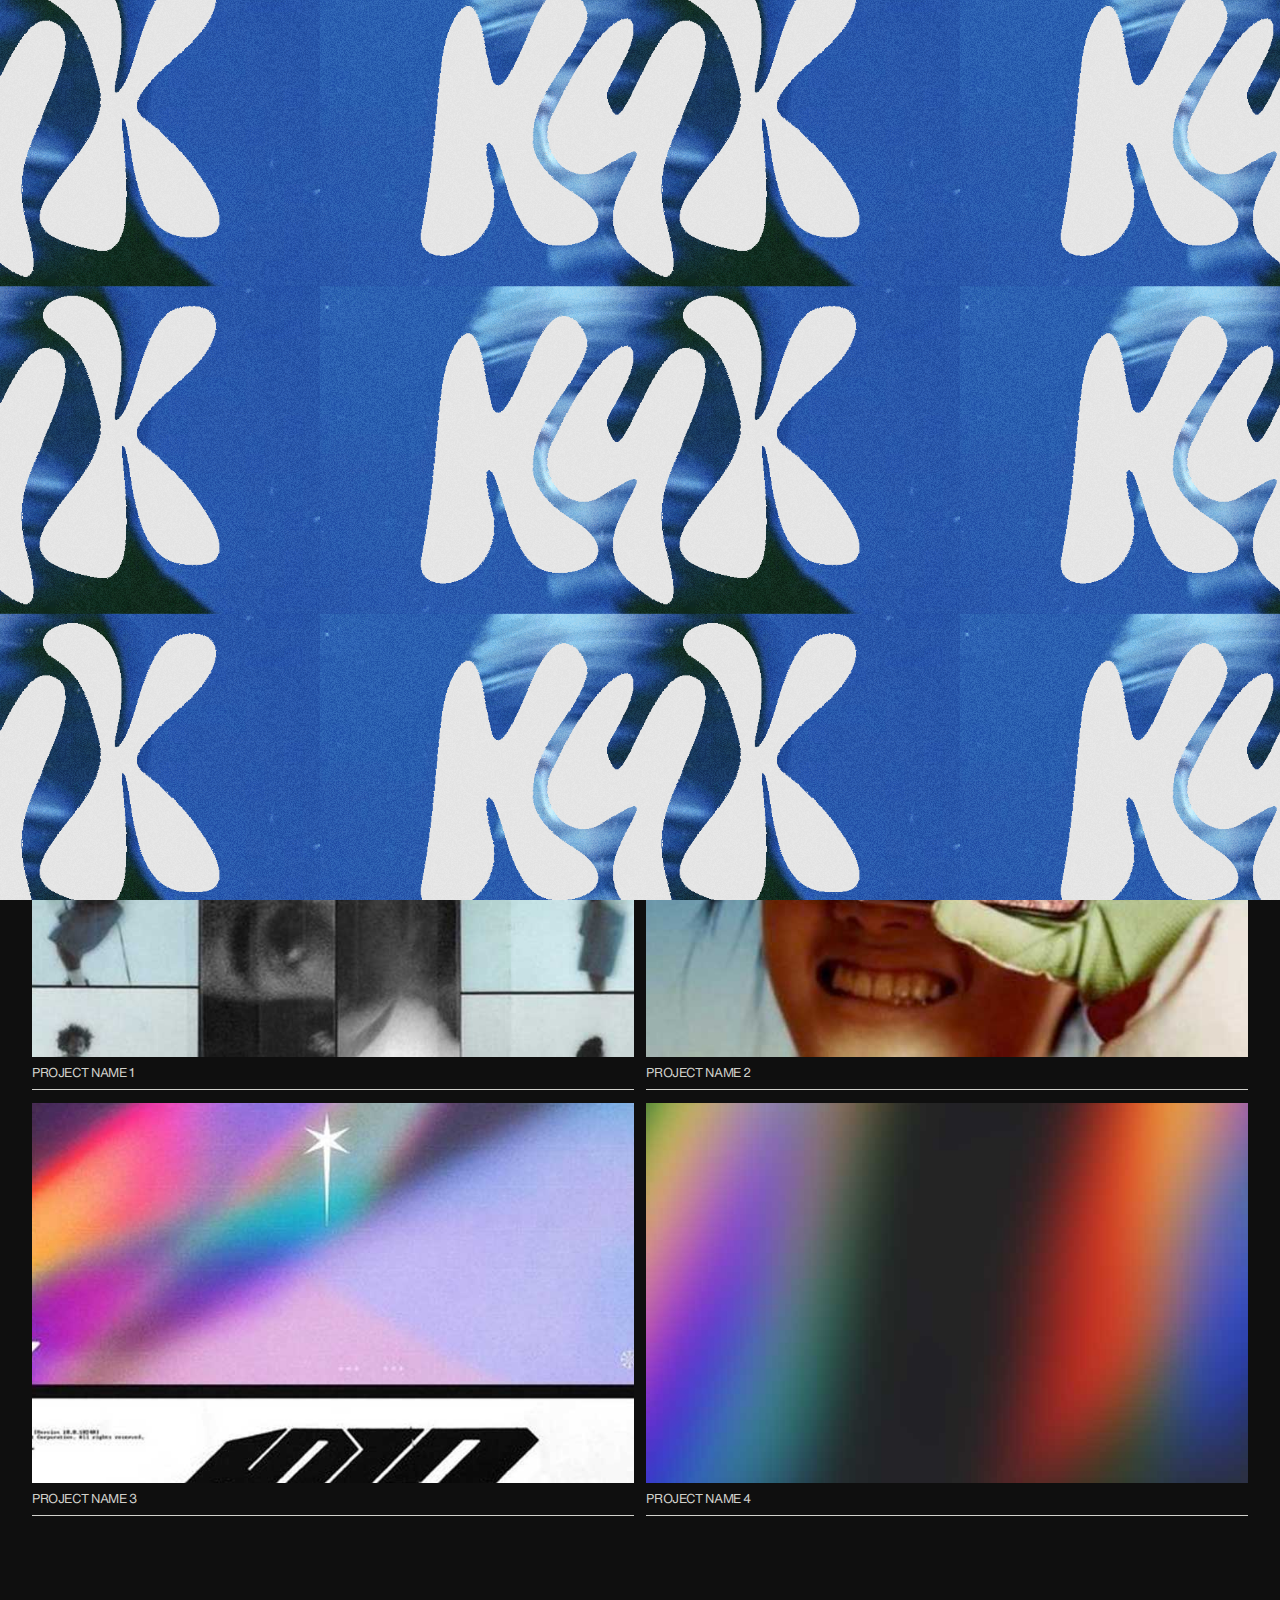
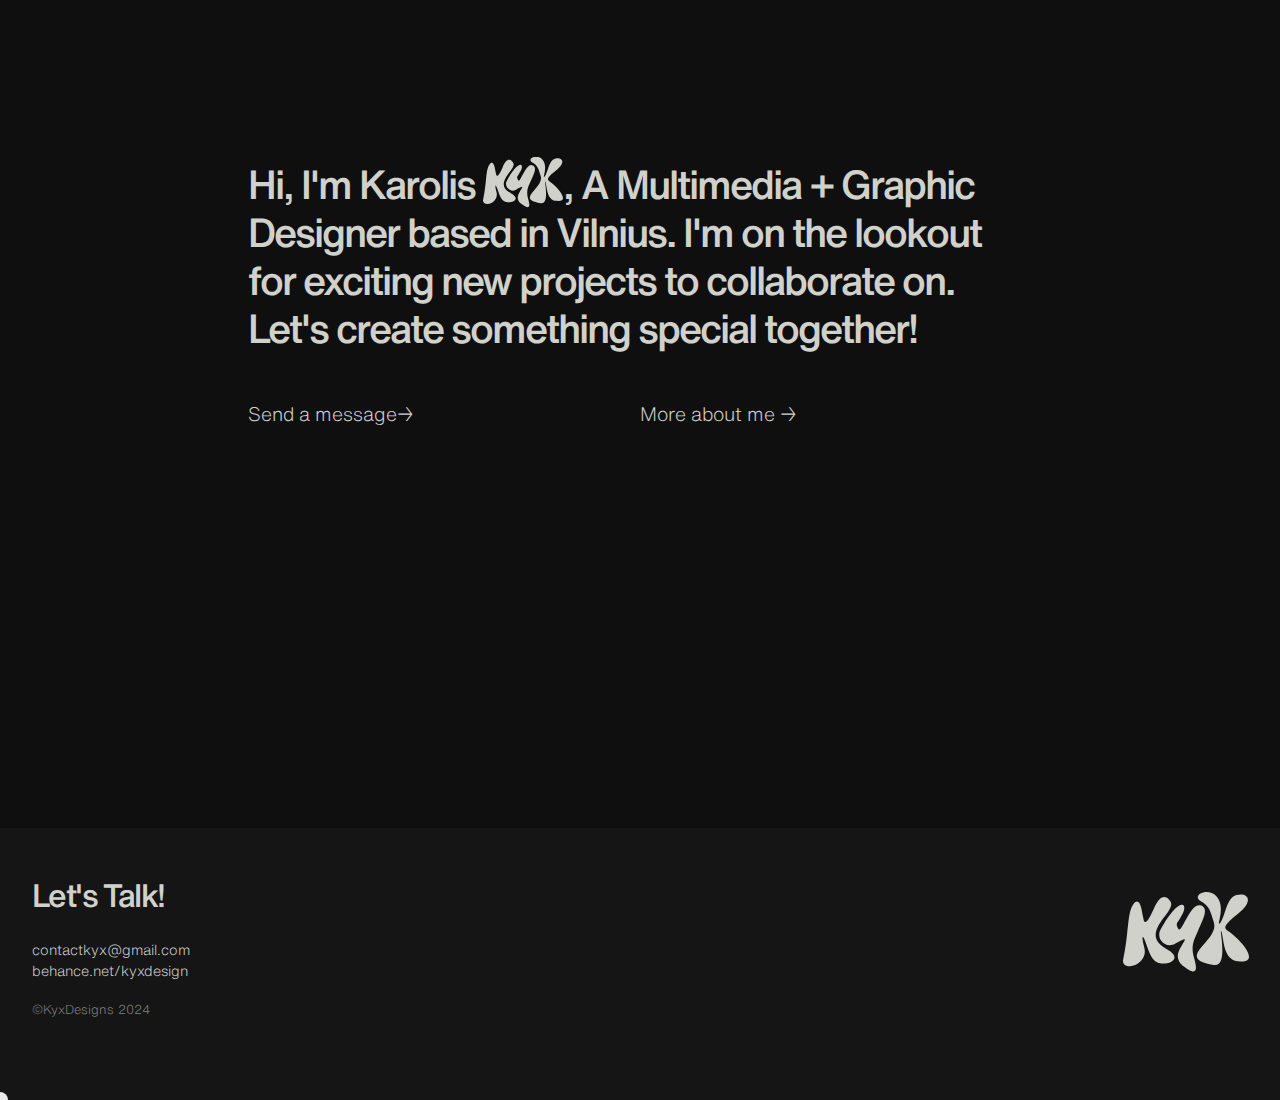
==== commit ab6b5386: "Add files via upload" ====
--- a/index.html
+++ b/index.html
@@ -23,21 +23,21 @@
     <div id="title"> 
         DESIGN
     </div>
-    
 
 
     <div id="title-line2">
         <div id="kyx-container">
-        <div id="kyx" >  KYX© - KAROLIS G.</div> 
+        <div id="kyx" >  <e>KYX©  </e>- KAROLIS G. </div>
         </div>
       
     </div>
-    
+        
 
-  
+  <div id="not-display"> 
             <div id="title-line2"> 
                <yes>WORKS & PROJECTS →</yes> 2024
             </div>
+        </div>
             
 
             <div id="subs"> 
@@ -103,10 +103,10 @@
     </div>
     <div id="buttons-container">
         <div id="message">
-            Send a →
+         <a href="mailto:contactkyx@gmail.com">  Send a message→ </a>  
         </div>
         <div id="cv">
-            More about me →
+          <a href="about.html" >More about me → </a> 
         </div>
     </div>
 </div>
--- a/styles.css
+++ b/styles.css
@@ -142,6 +142,7 @@
   }
   
   #title {
+    
     line-height: 0.9;
     color: #d1d1cc;
     width: 100%;
@@ -151,12 +152,16 @@
     letter-spacing: -0.05em; 
     font-size: clamp(5.5vh, 11vw, 11vh);
     border-bottom:2px solid #b9b9b9;
-  }
-
-
-  
+    text-align-last: justify;
+  }
+
+
+  #kyx e{
+    font-family: 'Helvetica Now Text Bold';
+  }
+
   #title-line2 {
- 
+    text-align: justify;
     line-height: 0.9;
     color: #d1d1cc;
     width: 100%;
@@ -216,20 +221,16 @@
       height: 100%;
     }
   }
-/* #title-line2 no{
- 
-  
-} 
 
 
 #kyx-container {
-    overflow: hidden; /* Hide anything outside the container */
- /*   display: inline-block;  Ensure container fits content */
-
-
-/* #kyx {
-   animation: moveInOut 4s infinite;
-}*/
+    overflow: hidden; 
+   
+}
+
+#kyx{
+   animation: moveInOut 12s infinite;
+}
 
 @keyframes moveInOut {
     0% {
@@ -237,16 +238,16 @@
         transform: translateY(0);
       }
   
-      20% {
+      10% {
         opacity: 1;
         transform: translateY(-100%);
       }
-      20.001% {
+      10.001% {
         opacity: 0;
-        transform: translateY(1000%);
+        transform: translateY(100%);
       }
   
-      60% {
+      15% {
         opacity: 1;
         transform: translateY(0);
       }
@@ -314,7 +315,7 @@
     display: flex;
     flex-direction: column;
     align-items: center; /* Center-align items horizontally */
-    height: 10rem;
+    height: 20rem;
 }
 
 #paragraph {
@@ -457,6 +458,21 @@
     
     }
 
+    #title{
+        font-size: 11vw;
+    }
+
+    #title-line2{
+        font-size: 11vw;
+    }
+
+    #kyx{
+        text-align-last: justify;
+        font-size: 10vw;
+       
+     }
+
+
     #paragraph {
    
 
@@ -504,7 +520,7 @@
 
 }
 #title-line2 yes{
-   
+    
     border-bottom:1px solid #838383;
 }
 
@@ -514,25 +530,37 @@
 }
 
 #subs{
+    
     flex-direction: column;
     width: 100%;
     margin-bottom: 3rem;
 }
 #subtitle{
+  
     margin-top: 1rem;
     width: 100%;
+
 }
 
 #subtitle2{
+    
     margin-top: 1rem;
     width: 100%;
+    text-align: justify;
+}
+
+#subcont{
+    width: 100%;
+    text-align: justify;
+}
+
+yes{
     text-align: right;
-}
-
-#subcont{
-    width: 100%;
-}
-
+    float: right;
+}
+#not-display{
+    display: none;
+}
 }
 @media screen and (max-width: 400px) {
 #logoimg img{
@@ -542,6 +570,7 @@
 }
 
 
+
 #landing-container{
     margin-top: 4rem;
 }
--- a/projects.css
+++ b/projects.css
@@ -52,7 +52,7 @@
     padding-top: 0.3rem;
     padding-bottom: 0.3rem;
    display: flex;
-    font-family: 'Helvetica Now Text Light';
+    font-family: 'Helvetica Now Text';
     margin-top: 0rem;
     color: #d1d1cc;
     font-size: 1em;
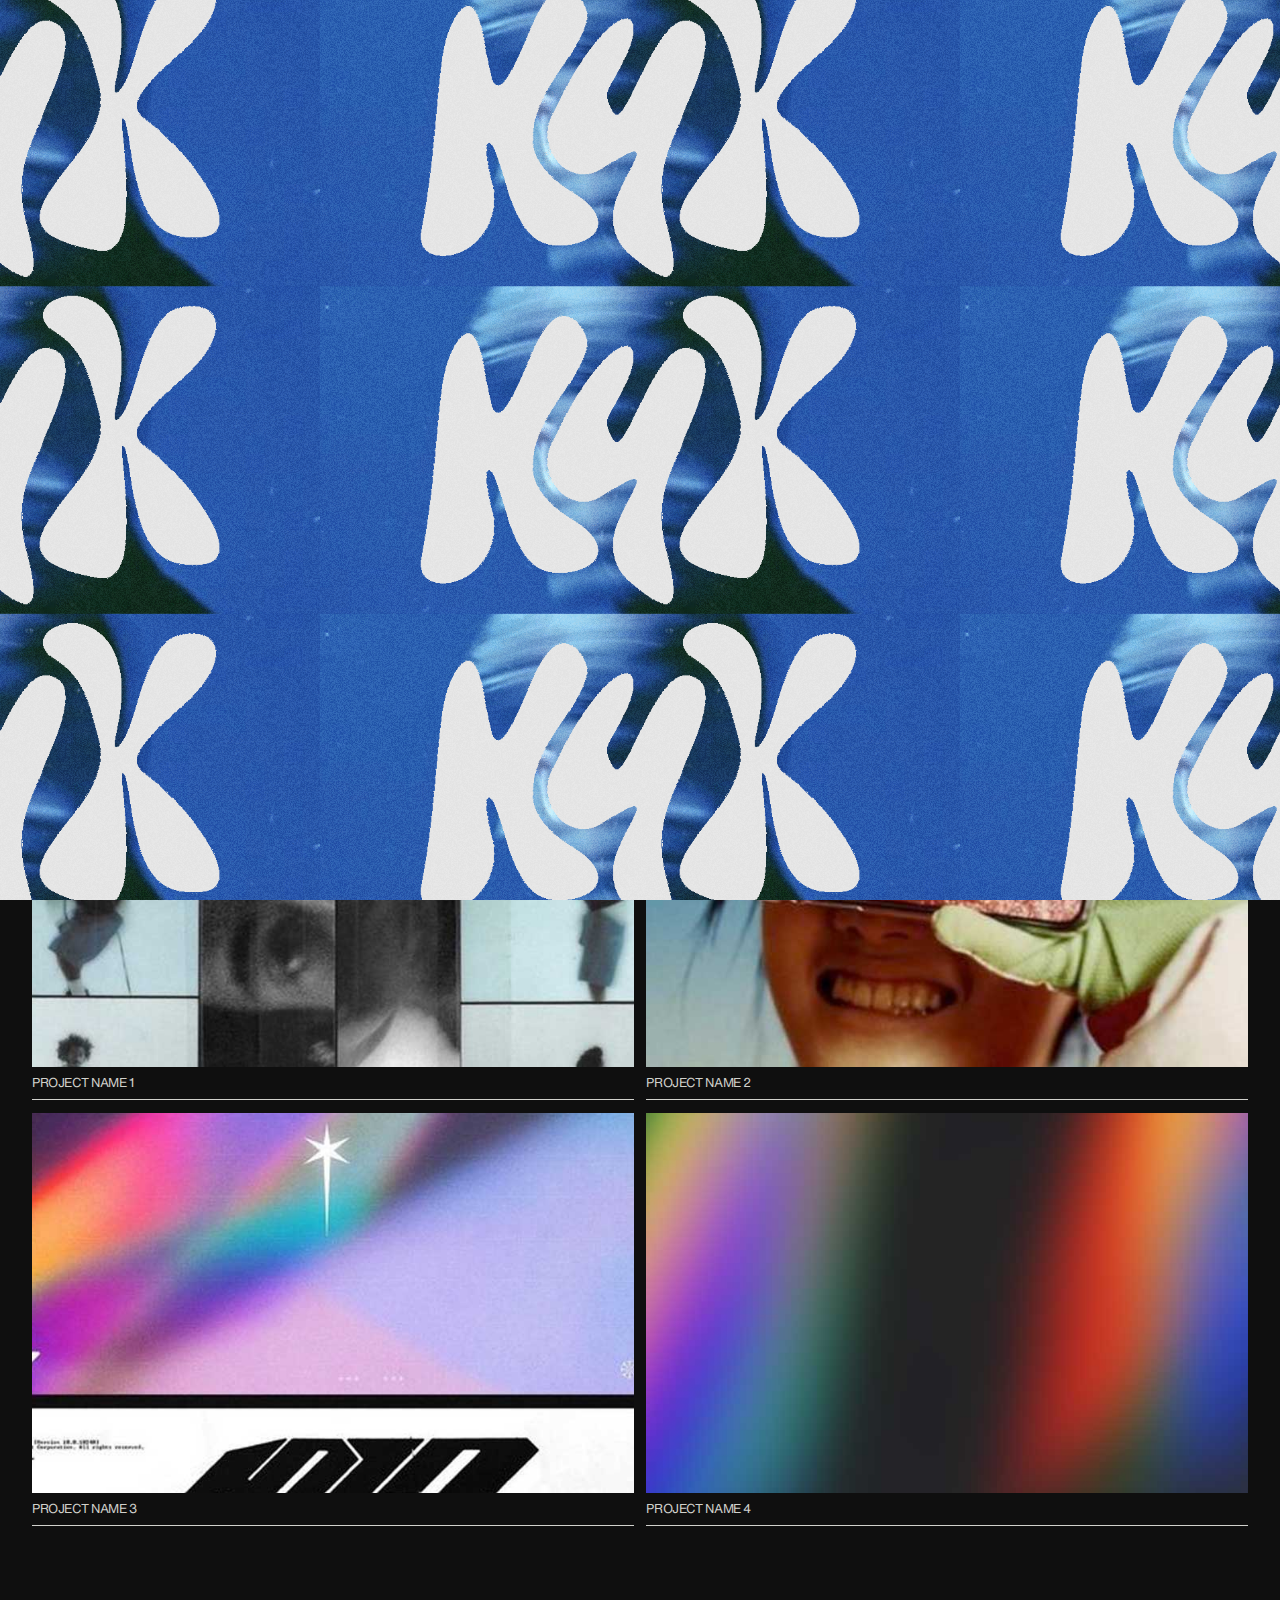
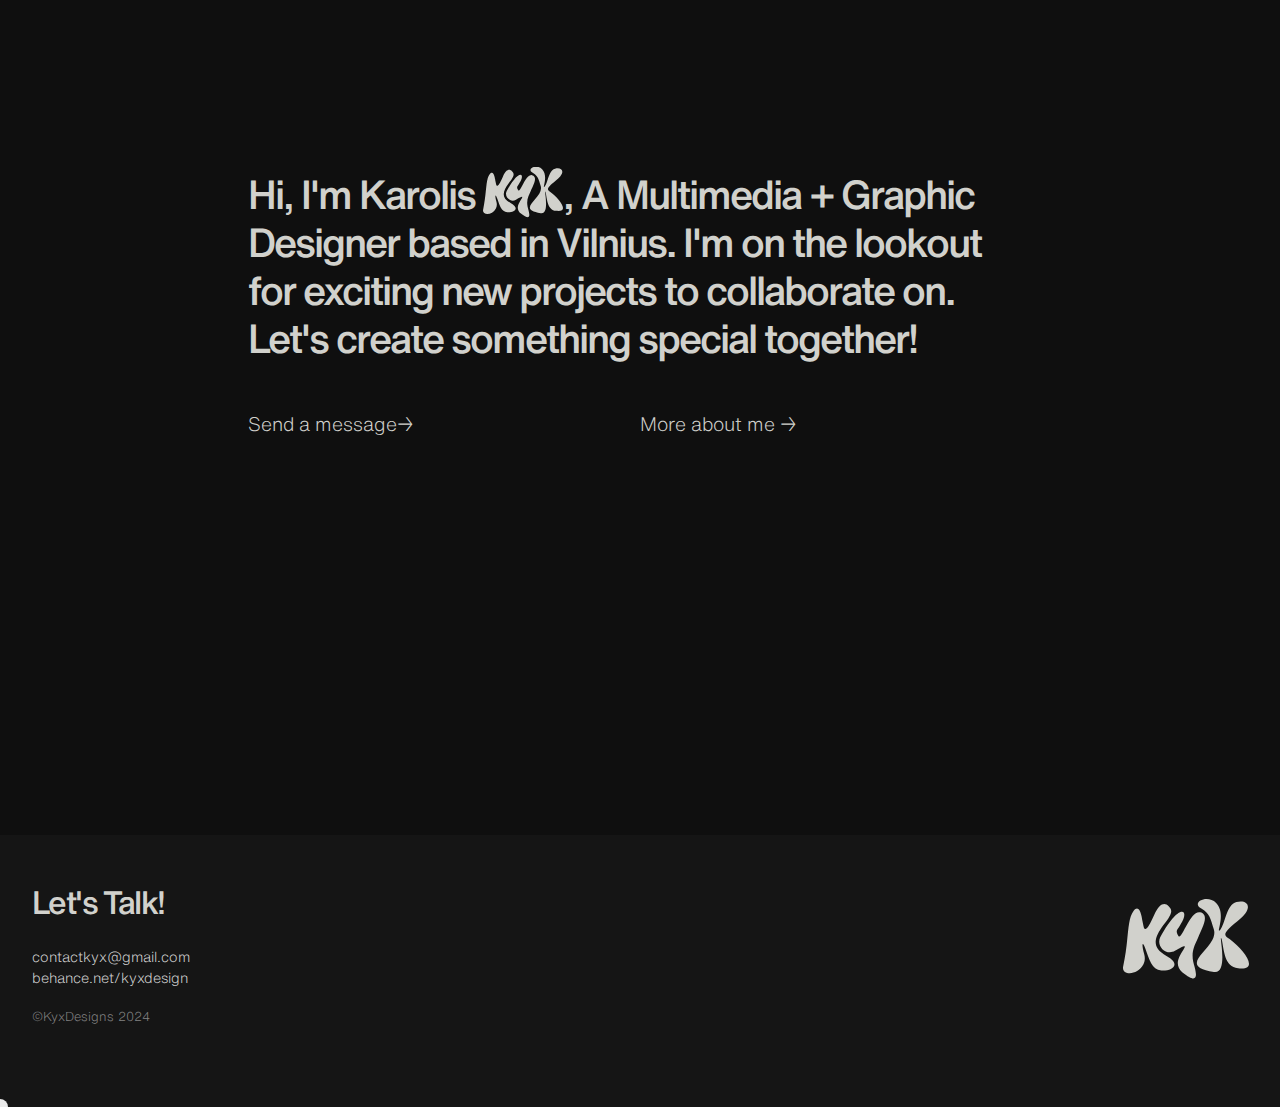
==== commit 140ed9db: "Add files via upload" ====
--- a/index.html
+++ b/index.html
@@ -38,7 +38,7 @@
                <yes>WORKS & PROJECTS →</yes> 2024
             </div>
         </div>
-            
+
 
             <div id="subs"> 
                 <div id="subcont"> 
@@ -50,6 +50,8 @@
                       <div id="subtitle2">
                         FOR A FULL LIST OF PROJECTS CLICK <a href=projects.html>HERE</a>
                      </div>
+
+                   
       <!-- 
          <div id="subs"> 
             <div id="subtitle">
@@ -62,7 +64,9 @@
     --> 
         
 </div>
-
+<div id="anim">
+                        
+</div>
 <a href="project1.html">
 <div id="project-container">
     <div id="project1" class="project">
@@ -97,6 +101,11 @@
 
 </div>
     
+
+
+
+
+</div>
 <div id="paragraph-container">
     <div id="paragraph">
         <p> Hi, I'm Karolis <img id="para-logo" src="LogoIcon.svg">, A Multimedia + Graphic Designer based in Vilnius. I'm on the lookout for exciting new projects to collaborate on. Let's create something special together!   </p>
@@ -109,10 +118,6 @@
           <a href="about.html" >More about me → </a> 
         </div>
     </div>
-</div>
-
-
-
 </div>
 </div>
 <footer>    
--- a/styles.css
+++ b/styles.css
@@ -282,9 +282,28 @@
     font-family: 'Helvetica Now Text';
     color: #d1d1cc;
     font-size: 1rem;
-    margin-bottom: 5rem;
-    
-}
+   
+ 
+    
+}
+
+#anim{
+    margin-bottom: 10vh;
+  
+    width: 100%;
+    animation: moveMargin 2s;
+}
+
+@keyframes moveMargin {
+    from { margin-bottom: 100vh; }
+    to { margin-bottom: 10vh; }
+}
+
+@keyframes moveMarginMobile {
+    from { margin-bottom: 100vh; }
+    to { margin-bottom: 3vh; }
+}
+
 #subcont{
     width: 50%;
 }
@@ -315,7 +334,7 @@
     display: flex;
     flex-direction: column;
     align-items: center; /* Center-align items horizontally */
-    height: 20rem;
+
 }
 
 #paragraph {
@@ -464,6 +483,7 @@
 
     #title-line2{
         font-size: 11vw;
+        margin-bottom: 2rem;
     }
 
     #kyx{
@@ -485,11 +505,7 @@
     
     }
 
-    #paragraph-container {
-  
-        margin-top: 5rem;
-        height: 20rem;
-    }
+
 
     #buttons-container {
         line-height: 2rem;
@@ -521,7 +537,8 @@
 }
 #title-line2 yes{
     
-    border-bottom:1px solid #838383;
+    border-bottom:2px solid #c7c7c7;
+ 
 }
 
 
@@ -530,7 +547,7 @@
 }
 
 #subs{
-    
+    display: none;
     flex-direction: column;
     width: 100%;
     margin-bottom: 3rem;
@@ -561,6 +578,12 @@
 #not-display{
     display: none;
 }
+
+#anim{
+    margin-bottom: 3vh;
+    animation: moveMarginMobile 2s;
+}
+
 }
 @media screen and (max-width: 400px) {
 #logoimg img{
--- a/navbar.css
+++ b/navbar.css
@@ -34,8 +34,8 @@
     left: 0;
     width: 100%;
    
-    margin-top: 2.5rem;
-    height: 50%;
+    
+    height: 70%;
     background-color: rgb(16, 16, 16);
     border-bottom: 1px solid #707070;
     font-family: 'Helvetica Now Text'; 
@@ -58,7 +58,7 @@
  
    
     height: 100%;
-    font-size:  6vb;
+    font-size: clamp(5.5vh, 11vw, 11vh);
 }
 
 .menu-content a:hover {
@@ -269,5 +269,9 @@
     li:first-child a {
         margin-right: 0; /* Add margin to the right */
     }
-}
-
+
+    #fullscreen-menu{
+        height: 50%;
+    }
+}
+
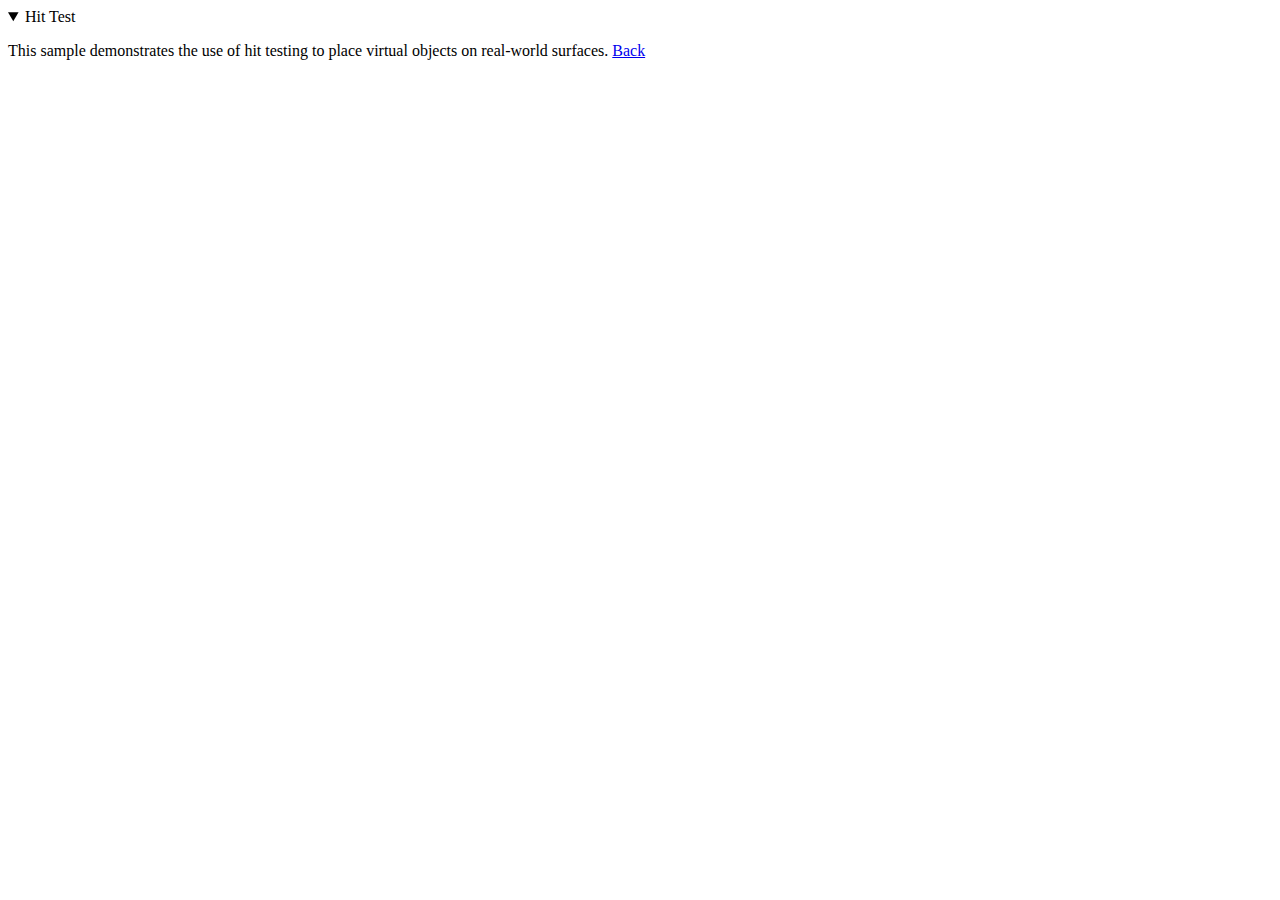
==== commit a96a6b26: "Add files via upload" ====
--- a/index.html
+++ b/index.html
@@ -1,154 +1,220 @@
-<!DOCTYPE html>
-<html lang="en">
-<head>
-    <meta charset="UTF-8">
-    <meta name="viewport" content="width=device-width, initial-scale=1">
-    <title>Portfolio</title>
-    <link rel="stylesheet" href="styles.css">
-    <link rel="stylesheet" href="navbar.css">
-    <link rel="stylesheet" href="projects.css">
-</head>
-<body>
-   
-<header>  </header>
-<div id="site-container"> 
-<div id="landing-container">
-    <div id="title">
-        <span id="multimedia">MULTIMEDIA</span>
-        <div id="logoimg">
-            <img src="gifmaker_me.gif">
-        </div>
-        <span id="plus">+</span>
-    </div>
-    <div id="title"> 
-        DESIGN
-    </div>
-
-
-    <div id="title-line2">
-        <div id="kyx-container">
-        <div id="kyx" >  <e>KYX©  </e>- KAROLIS G. </div>
-        </div>
-      
-    </div>
-        
-
-  <div id="not-display"> 
-            <div id="title-line2"> 
-               <yes>WORKS & PROJECTS →</yes> 2024
-            </div>
-        </div>
-
-
-            <div id="subs"> 
-                <div id="subcont"> 
-                <div id="subtitle">
-                COLLECTION OF SELECTED PIECES MADE FROM 2022 TO 2024
-                
-                </div>
-            </div>
-                      <div id="subtitle2">
-                        FOR A FULL LIST OF PROJECTS CLICK <a href=projects.html>HERE</a>
-                     </div>
-
-                   
-      <!-- 
-         <div id="subs"> 
-            <div id="subtitle">
-            KAROLIS - KYX
-            </div>
-                  <div id="subtitle2">
-                PORTFOLIO 2024
-                 </div>
-        </div>   
-    --> 
-        
-</div>
-<div id="anim">
-                        
-</div>
-<a href="project1.html">
-<div id="project-container">
-    <div id="project1" class="project">
-    </div>
-
-    <div class="title-project">PROJECT NAME 1   </div>
-
-
-</a>
-
-<a href="projects/Project 2/name.html">
-    <div id="project2" class="project">
-    </div>
-    <div class="title-project">PROJECT NAME 2   </div>
-</a>
-
-<a href="projects/Project 3/name.html">
-    <div id="project3" class="project">
-
-    </div>
-   <div class="title-project">PROJECT NAME 3   </div>
-</a>
-
-<a href="projects/Project 4/name.html">
-    <div id="project4" class="project">
-    </div>
-    <div class="title-project">PROJECT NAME 4   </div>
-</a>
-
-
-
-
-</div>
-    
-
-
-
-
-</div>
-<div id="paragraph-container">
-    <div id="paragraph">
-        <p> Hi, I'm Karolis <img id="para-logo" src="LogoIcon.svg">, A Multimedia + Graphic Designer based in Vilnius. I'm on the lookout for exciting new projects to collaborate on. Let's create something special together!   </p>
-    </div>
-    <div id="buttons-container">
-        <div id="message">
-         <a href="mailto:contactkyx@gmail.com">  Send a message→ </a>  
-        </div>
-        <div id="cv">
-          <a href="about.html" >More about me → </a> 
-        </div>
-    </div>
-</div>
-</div>
-<footer>    
-    <div id="left">
-        <div id="heading">
-           <p>Let's Talk! </p> 
-        </div>
-        <div id="subhead">
-            <p>contactkyx@gmail.com</p>
-            <p>behance.net/kyxdesign</p>
-            <div id="copyright">
-                ©KyxDesigns 2024
-            </div>
-        </div>
-       
-    </div>
-    <div id="right">
-        <img id="footer-logo" src="LogoIcon.svg">
-    </div>
-</footer>
-
-
-
-<div class="collapsing-div"></div>
-
-
-
-<div id="custom-cursor"></div>
-
-<script src="script.js"></script>
-<script src="navbar.js"></script>
-</body>
-
-</html>
+<!doctype html>
+<!--
+Copyright 2018 The Immersive Web Community Group
+
+Permission is hereby granted, free of charge, to any person obtaining a copy of
+this software and associated documentation files (the "Software"), to deal in
+the Software without restriction, including without limitation the rights to
+use, copy, modify, merge, publish, distribute, sublicense, and/or sell copies of
+the Software, and to permit persons to whom the Software is furnished to do so,
+subject to the following conditions:
+
+The above copyright notice and this permission notice shall be included in all
+copies or substantial portions of the Software.
+
+THE SOFTWARE IS PROVIDED "AS IS", WITHOUT WARRANTY OF ANY KIND, EXPRESS OR
+IMPLIED, INCLUDING BUT NOT LIMITED TO THE WARRANTIES OF MERCHANTABILITY, FITNESS
+FOR A PARTICULAR PURPOSE AND NONINFRINGEMENT. IN NO EVENT SHALL THE AUTHORS OR
+COPYRIGHT HOLDERS BE LIABLE FOR ANY CLAIM, DAMAGES OR OTHER LIABILITY, WHETHER
+IN AN ACTION OF CONTRACT, TORT OR OTHERWISE, ARISING FROM, OUT OF OR IN
+CONNECTION WITH THE SOFTWARE OR THE USE OR OTHER DEALINGS IN THE SOFTWARE.
+-->
+<html>
+  <head>
+    <meta charset='utf-8'>
+    <meta name='viewport' content='width=device-width, initial-scale=1, user-scalable=no'>
+    <meta name='mobile-web-app-capable' content='yes'>
+    <meta name='apple-mobile-web-app-capable' content='yes'>
+    <link rel='icon' type='image/png' sizes='32x32' href='favicon-32x32.png'>
+    <link rel='icon' type='image/png' sizes='96x96' href='favicon-96x96.png'>
+    <link rel='stylesheet' href='css/common.css'>
+
+    <title>Hit Test</title>
+  </head>
+  <body>
+    <header>
+      <details open>
+        <summary>Hit Test</summary>
+        <p>
+          This sample demonstrates the use of hit testing to place virtual objects on real-world surfaces.
+          <a class="back" href="./">Back</a>
+        </p>
+      </details>
+    </header>
+    <script type="module">
+      import {WebXRButton} from './js/util/webxr-button.js';
+      import {Scene} from './js/render/scenes/scene.js';
+      import {Renderer, createWebGLContext} from './js/render/core/renderer.js';
+      import {Node} from './js/render/core/node.js';
+      import {Gltf2Node} from './js/render/nodes/gltf2.js';
+      import {DropShadowNode} from './js/render/nodes/drop-shadow.js';
+      import {vec3} from './js/render/math/gl-matrix.js';
+      import {Ray} from './js/render/math/ray.js';
+
+      // XR globals.
+      let xrButton = null;
+      let xrRefSpace = null;
+      let xrViewerSpace = null;
+      let xrHitTestSource = null;
+
+      // WebGL scene globals.
+      let gl = null;
+      let renderer = null;
+      let scene = new Scene();
+      scene.enableStats(false);
+
+      let arObject = new Node();
+      arObject.visible = false;
+      scene.addNode(arObject);
+
+      let flower = new Gltf2Node({url: 'media/gltf/sunflower/sunflower.gltf'});
+      arObject.addNode(flower);
+
+      let reticle = new Gltf2Node({url: 'media/gltf/reticle/reticle.gltf'});
+      reticle.visible = false;
+      scene.addNode(reticle);
+
+      // Having a really simple drop shadow underneath an object helps ground
+      // it in the world without adding much complexity.
+      let shadow = new DropShadowNode();
+      vec3.set(shadow.scale, 0.15, 0.15, 0.15);
+      arObject.addNode(shadow);
+
+      const MAX_FLOWERS = 30;
+      let flowers = [];
+
+      // Ensure the background is transparent for AR.
+      scene.clear = false;
+
+      function initXR() {
+        xrButton = new WebXRButton({
+          onRequestSession: onRequestSession,
+          onEndSession: onEndSession,
+          textEnterXRTitle: "START AR",
+          textXRNotFoundTitle: "AR NOT FOUND",
+          textExitXRTitle: "EXIT  AR",
+        });
+        document.querySelector('header').appendChild(xrButton.domElement);
+
+        if (navigator.xr) {
+          navigator.xr.isSessionSupported('immersive-ar')
+                      .then((supported) => {
+            xrButton.enabled = supported;
+          });
+        }
+      }
+
+      function onRequestSession() {
+        return navigator.xr.requestSession('immersive-ar', {requiredFeatures: ['local', 'hit-test']})
+                           .then((session) => {
+          xrButton.setSession(session);
+          onSessionStarted(session);
+        });
+      }
+
+      function onSessionStarted(session) {
+        session.addEventListener('end', onSessionEnded);
+        session.addEventListener('select', onSelect);
+
+        if (!gl) {
+          gl = createWebGLContext({
+            xrCompatible: true
+          });
+
+          renderer = new Renderer(gl);
+
+          scene.setRenderer(renderer);
+        }
+
+        session.updateRenderState({ baseLayer: new XRWebGLLayer(session, gl) });
+
+        // In this sample we want to cast a ray straight out from the viewer's
+        // position and render a reticle where it intersects with a real world
+        // surface. To do this we first get the viewer space, then create a
+        // hitTestSource that tracks it.
+        session.requestReferenceSpace('viewer').then((refSpace) => {
+          xrViewerSpace = refSpace;
+          session.requestHitTestSource({ space: xrViewerSpace }).then((hitTestSource) => {
+            xrHitTestSource = hitTestSource;
+          });
+        });
+
+        session.requestReferenceSpace('local').then((refSpace) => {
+          xrRefSpace = refSpace;
+
+          session.requestAnimationFrame(onXRFrame);
+        });
+      }
+
+      function onEndSession(session) {
+        xrHitTestSource.cancel();
+        xrHitTestSource = null;
+        session.end();
+      }
+
+      function onSessionEnded(event) {
+        xrButton.setSession(null);
+      }
+
+      // Adds a new object to the scene at the
+      // specified transform.
+      function addARObjectAt(matrix) {
+        let newFlower = arObject.clone();
+        newFlower.visible = true;
+        newFlower.matrix = matrix;
+        scene.addNode(newFlower);
+
+        flowers.push(newFlower);
+
+        // For performance reasons if we add too many objects start
+        // removing the oldest ones to keep the scene complexity
+        // from growing too much.
+        if (flowers.length > MAX_FLOWERS) {
+          let oldFlower = flowers.shift();
+          scene.removeNode(oldFlower);
+        }
+      }
+
+      let rayOrigin = vec3.create();
+      let rayDirection = vec3.create();
+      function onSelect(event) {
+        if (reticle.visible) {
+          // The reticle should already be positioned at the latest hit point, 
+          // so we can just use it's matrix to save an unnecessary call to 
+          // event.frame.getHitTestResults.
+          addARObjectAt(reticle.matrix);
+        }
+      }
+
+      // Called every time a XRSession requests that a new frame be drawn.
+      function onXRFrame(t, frame) {
+        let session = frame.session;
+        let pose = frame.getViewerPose(xrRefSpace);
+
+        reticle.visible = false;
+
+        // If we have a hit test source, get its results for the frame
+        // and use the pose to display a reticle in the scene.
+        if (xrHitTestSource && pose) {
+          let hitTestResults = frame.getHitTestResults(xrHitTestSource);
+          if (hitTestResults.length > 0) {
+            let pose = hitTestResults[0].getPose(xrRefSpace);
+            reticle.visible = true;
+            reticle.matrix = pose.transform.matrix;
+          }
+        }
+
+        scene.startFrame();
+
+        session.requestAnimationFrame(onXRFrame);
+
+        scene.drawXRFrame(frame, pose);
+
+        scene.endFrame();
+      }
+
+      // Start the XR application.
+      initXR();
+    </script>
+  </body>
+</html>
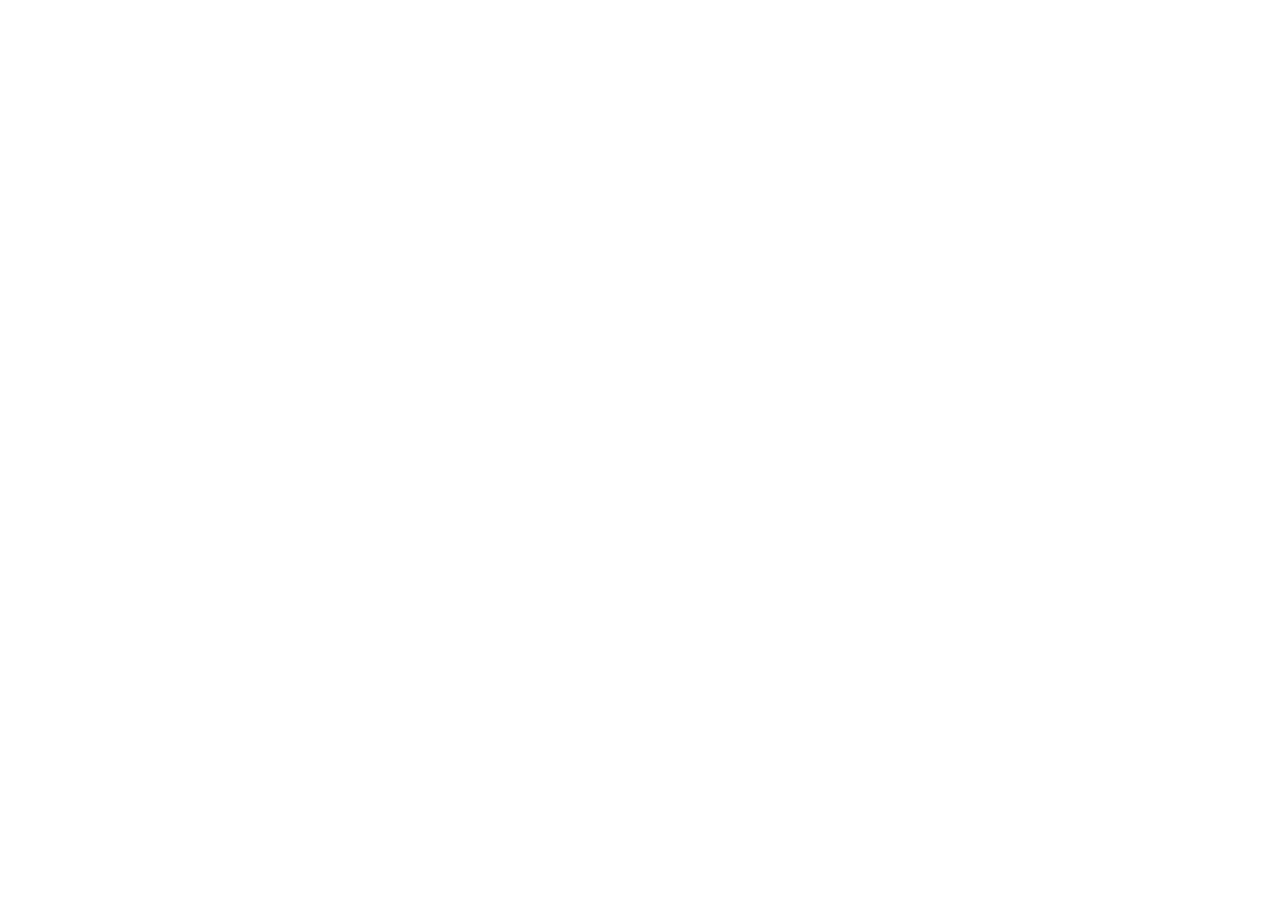
==== commit d22b6a8c: "Add files via upload" ====
--- a/index.html
+++ b/index.html
@@ -1,220 +1,110 @@
-<!doctype html>
-<!--
-Copyright 2018 The Immersive Web Community Group
+<html>
 
-Permission is hereby granted, free of charge, to any person obtaining a copy of
-this software and associated documentation files (the "Software"), to deal in
-the Software without restriction, including without limitation the rights to
-use, copy, modify, merge, publish, distribute, sublicense, and/or sell copies of
-the Software, and to permit persons to whom the Software is furnished to do so,
-subject to the following conditions:
+<head>
+	<script>
+		// WebXR requires https: to work so ensure redirected if needed.
+		if (location.hostname !== 'localhost' && window.location.protocol === 'http:') window.location.protocol = 'https:';
+	</script>
+	<title>RollAR Coaster</title>
+	<script src="https://aframe.io/releases/1.3.0/aframe.min.js"></script>
+	<script src="https://unpkg.com/aframe-environment-component@1.3.0/dist/aframe-environment-component.min.js"></script>
+	<script src="https://unpkg.com/aframe-curves@1.0.0/build/curve.min.js"></script>
+	<script src="roller-coaster.js"></script>
+	<link rel="stylesheet" href="style.css" />
+	<meta property="og:title" content="RollAR Coaster" />
+	<meta name="twitter:card" content="summary_large_image" />
+	<meta name="twitter:site" content="@adarosecannon" />
+	<meta name="twitter:creator" content="@adarosecannon" />
+	<meta property="og:url" content="https://ada.is/rollAR-coaster/" />
+	<meta
+		name="description"
+		content="An augmeted reality roller coaster you can design yourself in your own home."
+	/>
+	<meta
+		property="og:description"
+		content="An augmeted reality roller coaster you can design yourself in your own home."
+	/>
+	<meta
+		property="og:image"
+		content="https://ada.is/rollAR-coaster/preview.png"
+	/>
+	<meta
+		name="twitter:image:src" 
+		content="https://ada.is/rollAR-coaster/preview.png"
+	/>
+</head>
 
-The above copyright notice and this permission notice shall be included in all
-copies or substantial portions of the Software.
+<body>
+	<a-scene
+		webxr="overlayElement:#dom-overlay;"
+		reflection="directionalLight:#dirlight;"
+		ar-hit-test="target:#station;type:map;"
+		shadow="type: pcfsoft"
+		gltf-model="dracoDecoderPath: https://cdn.jsdelivr.net/npm/three@0.129.0/examples/js/libs/draco/gltf/;"
+	>
+		<a-assets>
+			<!-- model by Snooze https://sketchfab.com/3d-models/low-poly-table-b940256ec5994e26a9e71289d1211b19 -->
+			<a-asset-item id="cart-glb" src="./cart.glb"></a-asset-item>
+			<a-asset-item id="flag-glb" src="./flag.glb"></a-asset-item>
+			<a-asset-item id="tracks-glb" src="./tracks.glb"></a-asset-item>
+			<a-asset-item id="station-glb" src="./station.glb"></a-asset-item>
+		</a-assets>
 
-THE SOFTWARE IS PROVIDED "AS IS", WITHOUT WARRANTY OF ANY KIND, EXPRESS OR
-IMPLIED, INCLUDING BUT NOT LIMITED TO THE WARRANTIES OF MERCHANTABILITY, FITNESS
-FOR A PARTICULAR PURPOSE AND NONINFRINGEMENT. IN NO EVENT SHALL THE AUTHORS OR
-COPYRIGHT HOLDERS BE LIABLE FOR ANY CLAIM, DAMAGES OR OTHER LIABILITY, WHETHER
-IN AN ACTION OF CONTRACT, TORT OR OTHERWISE, ARISING FROM, OUT OF OR IN
-CONNECTION WITH THE SOFTWARE OR THE USE OR OTHER DEALINGS IN THE SOFTWARE.
--->
-<html>
-  <head>
-    <meta charset='utf-8'>
-    <meta name='viewport' content='width=device-width, initial-scale=1, user-scalable=no'>
-    <meta name='mobile-web-app-capable' content='yes'>
-    <meta name='apple-mobile-web-app-capable' content='yes'>
-    <link rel='icon' type='image/png' sizes='32x32' href='favicon-32x32.png'>
-    <link rel='icon' type='image/png' sizes='96x96' href='favicon-96x96.png'>
-    <link rel='stylesheet' href='css/common.css'>
+		<a-camera position="0.4 0.2 -0.4" wasd-controls="acceleration:5;"></a-camera>
 
-    <title>Hit Test</title>
-  </head>
-  <body>
-    <header>
-      <details open>
-        <summary>Hit Test</summary>
-        <p>
-          This sample demonstrates the use of hit testing to place virtual objects on real-world surfaces.
-          <a class="back" href="./">Back</a>
-        </p>
-      </details>
-    </header>
-    <script type="module">
-      import {WebXRButton} from './js/util/webxr-button.js';
-      import {Scene} from './js/render/scenes/scene.js';
-      import {Renderer, createWebGLContext} from './js/render/core/renderer.js';
-      import {Node} from './js/render/core/node.js';
-      import {Gltf2Node} from './js/render/nodes/gltf2.js';
-      import {DropShadowNode} from './js/render/nodes/drop-shadow.js';
-      import {vec3} from './js/render/math/gl-matrix.js';
-      import {Ray} from './js/render/math/ray.js';
+		<a-light id="dirlight" intensity="0.7" light="castShadow:true;type:directional" position="1 1 1"></a-light>
+		<a-light hide-on-enter-ar intensity="0.3" light="type:hemisphere;color:yellow;groundColor:blue;"
+			position="1 1 1"></a-light>
 
-      // XR globals.
-      let xrButton = null;
-      let xrRefSpace = null;
-      let xrViewerSpace = null;
-      let xrHitTestSource = null;
+		<a-entity hide-on-enter-ar environment="lighting:none;shadow:true;" position="0 -0.05 0"></a-entity>
 
-      // WebGL scene globals.
-      let gl = null;
-      let renderer = null;
-      let scene = new Scene();
-      scene.enableStats(false);
+		<a-curve shadow="receive:false;" hide-on-enter-ar closed="true" tension="0.1" clone-along-curve="spacing: 0.06;scale:0.4 0.4 0.4;" gltf-model="#tracks-glb">
+			<a-entity id="station" position="1 0 -2" scale="0.4 0.4 0.4">
+				<a-gltf-model src="#station-glb" rotation="0 -90 0">
+					<a-curve-point id="end-point" position="0 0 -2" gltf-model="#flag-glb">
+						<a-circle visible="false" radius="0.3" rotation="-90 0 0" scale="2.5 2.5 2.5" material="color:limegreen;opacity:0.4;"></a-circle>
+					</a-curve-point>
+					<a-curve-point position="0 0 -0.75" gltf-model="#flag-glb"></a-curve-point>
+					<a-curve-point position="0 0 0.5" gltf-model="#flag-glb"></a-curve-point>
+				</a-gltf-model>
+			</a-entity>
+			<a-entity scale="0.4 0.4 0.4" class="sample">
+				<a-curve-point position="0 0 -3" gltf-model="#flag-glb"></a-curve-point>
+				<a-curve-point position="-3 0 -3" gltf-model="#flag-glb"></a-curve-point>
+				<a-box position="-3 1.4 -6" scale="0.5 0.33 0.5">
+					<a-curve-point position="0 1 0" scale="2 3 2" gltf-model="#flag-glb"></a-curve-point>
+				</a-box>
+				<a-curve-point position="0 0.3 -7" gltf-model="#flag-glb"></a-curve-point>
+				<a-entity position="2.5 0.1 -7" id="loophere"></a-entity>
+				<a-curve-point position="5 0 -6" gltf-model="#flag-glb"></a-curve-point>
+			</a-entity>
 
-      let arObject = new Node();
-      arObject.visible = false;
-      scene.addNode(arObject);
+			<a-gltf-model id="cart" hide-on-enter-ar scale="0.8 0.8 0.8" src="#cart-glb" roller-coaster="curve:a-curve;spacing:0.16;"></a-gltf-model>
+		</a-curve>
+	</a-scene>
 
-      let flower = new Gltf2Node({url: 'media/gltf/sunflower/sunflower.gltf'});
-      arObject.addNode(flower);
+	<div id="dom-overlay">
+		<svg viewBox="0 0 340 200">
+			<filter id="goo">
+				<feGaussianBlur in="SourceGraphic" result="blur" stdDeviation="5" />
+				<feColorMatrix in="blur" mode="matrix" values="1 0 0 0 0  0 1 0 0 0  0 0 1 0 0  0 0 0 18 -7" result="goo" />
+				<feComposite in="SourceGraphic" in2="goo" operator="atop"/>
+			</filter>
+			<path id="curve" d="M6,150C49.63,93,105.79,36.65,156.2,47.55,207.89,58.74,213,131.91,264,150c40.67,14.43,108.57-6.91,229-145" />
+			<use xlink:href="#main" class="bg" />
+			<use xlink:href="#main" class="main" />
+			<text id="main" x="30">
+				<textPath xlink:href="#curve">
+					<tspan style="font-size: 45px;">R</tspan>oll<tspan class="caps">AR</tspan> coaster
+				</textPath>
+				<tspan x="190" y="40" rotate="30">!</tspan>
+				<tspan x="185" y="30" rotate="15">!</tspan>
+			</text>
+		</svg>
+		<div id="dom-overlay-message">Enter AR to start.</div>
+	</div>
+	<script src="main.js"></script>
+	<img src="https://adalytics-live.glitch.me/counter.png?fallback=AR_Roller_Coaster&color=black" alt="" style="vertical-align: bottom;" aria-hidden="true">
+</body>
 
-      let reticle = new Gltf2Node({url: 'media/gltf/reticle/reticle.gltf'});
-      reticle.visible = false;
-      scene.addNode(reticle);
-
-      // Having a really simple drop shadow underneath an object helps ground
-      // it in the world without adding much complexity.
-      let shadow = new DropShadowNode();
-      vec3.set(shadow.scale, 0.15, 0.15, 0.15);
-      arObject.addNode(shadow);
-
-      const MAX_FLOWERS = 30;
-      let flowers = [];
-
-      // Ensure the background is transparent for AR.
-      scene.clear = false;
-
-      function initXR() {
-        xrButton = new WebXRButton({
-          onRequestSession: onRequestSession,
-          onEndSession: onEndSession,
-          textEnterXRTitle: "START AR",
-          textXRNotFoundTitle: "AR NOT FOUND",
-          textExitXRTitle: "EXIT  AR",
-        });
-        document.querySelector('header').appendChild(xrButton.domElement);
-
-        if (navigator.xr) {
-          navigator.xr.isSessionSupported('immersive-ar')
-                      .then((supported) => {
-            xrButton.enabled = supported;
-          });
-        }
-      }
-
-      function onRequestSession() {
-        return navigator.xr.requestSession('immersive-ar', {requiredFeatures: ['local', 'hit-test']})
-                           .then((session) => {
-          xrButton.setSession(session);
-          onSessionStarted(session);
-        });
-      }
-
-      function onSessionStarted(session) {
-        session.addEventListener('end', onSessionEnded);
-        session.addEventListener('select', onSelect);
-
-        if (!gl) {
-          gl = createWebGLContext({
-            xrCompatible: true
-          });
-
-          renderer = new Renderer(gl);
-
-          scene.setRenderer(renderer);
-        }
-
-        session.updateRenderState({ baseLayer: new XRWebGLLayer(session, gl) });
-
-        // In this sample we want to cast a ray straight out from the viewer's
-        // position and render a reticle where it intersects with a real world
-        // surface. To do this we first get the viewer space, then create a
-        // hitTestSource that tracks it.
-        session.requestReferenceSpace('viewer').then((refSpace) => {
-          xrViewerSpace = refSpace;
-          session.requestHitTestSource({ space: xrViewerSpace }).then((hitTestSource) => {
-            xrHitTestSource = hitTestSource;
-          });
-        });
-
-        session.requestReferenceSpace('local').then((refSpace) => {
-          xrRefSpace = refSpace;
-
-          session.requestAnimationFrame(onXRFrame);
-        });
-      }
-
-      function onEndSession(session) {
-        xrHitTestSource.cancel();
-        xrHitTestSource = null;
-        session.end();
-      }
-
-      function onSessionEnded(event) {
-        xrButton.setSession(null);
-      }
-
-      // Adds a new object to the scene at the
-      // specified transform.
-      function addARObjectAt(matrix) {
-        let newFlower = arObject.clone();
-        newFlower.visible = true;
-        newFlower.matrix = matrix;
-        scene.addNode(newFlower);
-
-        flowers.push(newFlower);
-
-        // For performance reasons if we add too many objects start
-        // removing the oldest ones to keep the scene complexity
-        // from growing too much.
-        if (flowers.length > MAX_FLOWERS) {
-          let oldFlower = flowers.shift();
-          scene.removeNode(oldFlower);
-        }
-      }
-
-      let rayOrigin = vec3.create();
-      let rayDirection = vec3.create();
-      function onSelect(event) {
-        if (reticle.visible) {
-          // The reticle should already be positioned at the latest hit point, 
-          // so we can just use it's matrix to save an unnecessary call to 
-          // event.frame.getHitTestResults.
-          addARObjectAt(reticle.matrix);
-        }
-      }
-
-      // Called every time a XRSession requests that a new frame be drawn.
-      function onXRFrame(t, frame) {
-        let session = frame.session;
-        let pose = frame.getViewerPose(xrRefSpace);
-
-        reticle.visible = false;
-
-        // If we have a hit test source, get its results for the frame
-        // and use the pose to display a reticle in the scene.
-        if (xrHitTestSource && pose) {
-          let hitTestResults = frame.getHitTestResults(xrHitTestSource);
-          if (hitTestResults.length > 0) {
-            let pose = hitTestResults[0].getPose(xrRefSpace);
-            reticle.visible = true;
-            reticle.matrix = pose.transform.matrix;
-          }
-        }
-
-        scene.startFrame();
-
-        session.requestAnimationFrame(onXRFrame);
-
-        scene.drawXRFrame(frame, pose);
-
-        scene.endFrame();
-      }
-
-      // Start the XR application.
-      initXR();
-    </script>
-  </body>
 </html>
--- a/style.css
+++ b/style.css
@@ -0,0 +1,64 @@
+@import url('https://fonts.googleapis.com/css2?family=Mali:ital,wght@1,700&display=swap');
+body {
+	font-family: 'Gill Sans', 'Gill Sans MT', Calibri, 'Trebuchet MS', sans-serif;
+	font-size: 24px;
+}
+
+svg {
+	width: 60vmin;
+	max-width: 450px;
+	transform: perspective(400px) rotateY(20deg);
+}
+
+text#main {
+	font-family: 'Mali', cursive;
+	font-weight: 800;
+	font-size: 40px;
+	letter-spacing: 0.1ch;
+	font-variant: small-caps;
+	dominant-baseline: central;
+	fill: white;
+}
+
+.main {
+	fill: #FFFFFF;
+	stroke-width: 1px;
+	stroke: white;
+	filter: drop-shadow(0 0.5px 0 #ccc) drop-shadow(0 1px 0 #c9c9c9) drop-shadow(0 1.5px 0 #bbb) drop-shadow(0 2px 0 #b9b9b9) drop-shadow(0 2.5px 0 #aaa) drop-shadow(0 2.5px 5px #6005);
+}
+
+tspan.caps {
+	font-size: 60px;
+}
+
+.bg {
+	stroke: lightsalmon;
+	stroke-width: 12px;
+	filter: url('#goo') drop-shadow(0 2px 0 #eb8f6d) drop-shadow(0 1.5px 0 #ccc) drop-shadow(0 2px 0 #c9c9c9) drop-shadow(0 2.5px 0 #bbb) drop-shadow(0 2.5px 5px #6005);
+	dominant-baseline: mathematical;
+}
+
+path {
+	fill: transparent;
+}
+
+#dom-overlay-message {
+	position: absolute;
+	left: 0;
+	bottom: 0;
+	right: 0;
+	padding: 1em;
+	background: #33333355;
+	border-top: 5px solid #ffffff55;
+	color: white;
+}
+
+.a-dom-overlay button {
+	padding: 1em;
+	appearance: none;
+	background: #00000055;
+	border: 3px solid white;
+	border-radius: 1em;
+	margin: 1em 1em 0 0;
+	color: white;
+}
